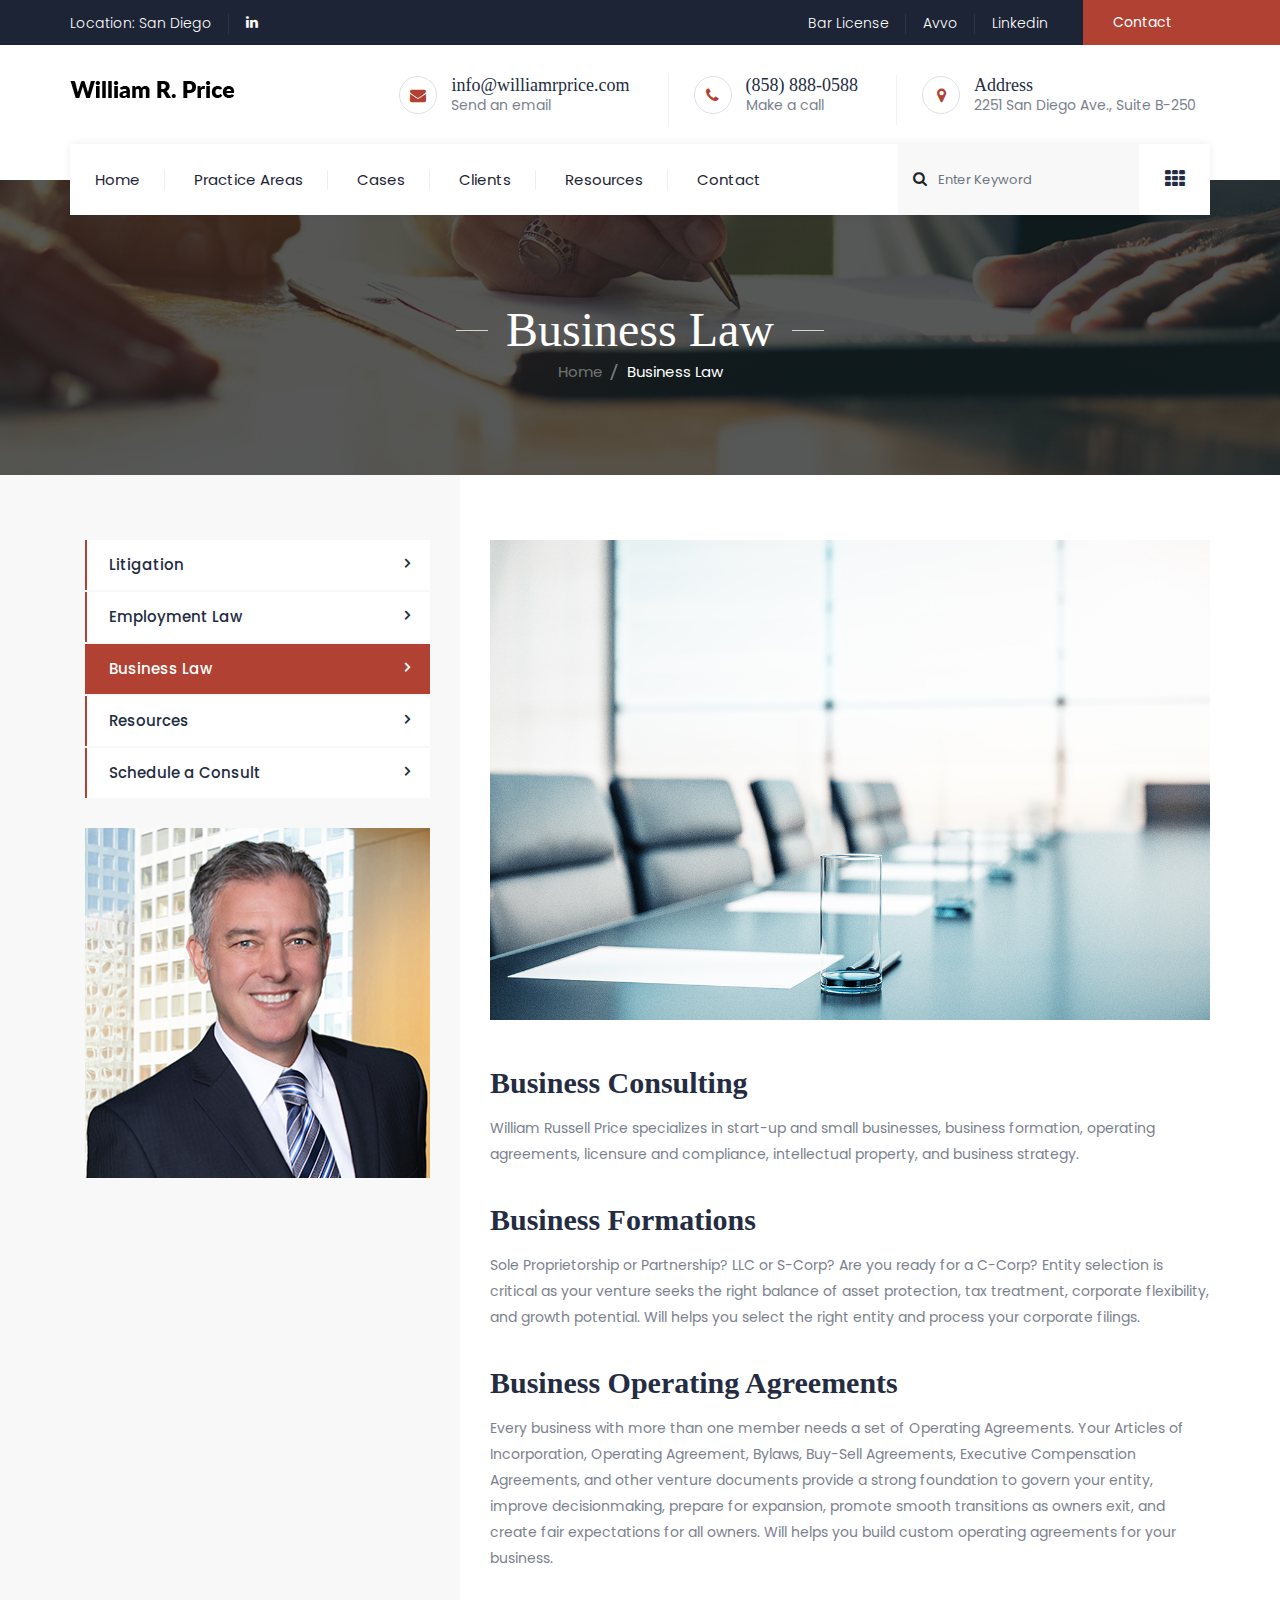
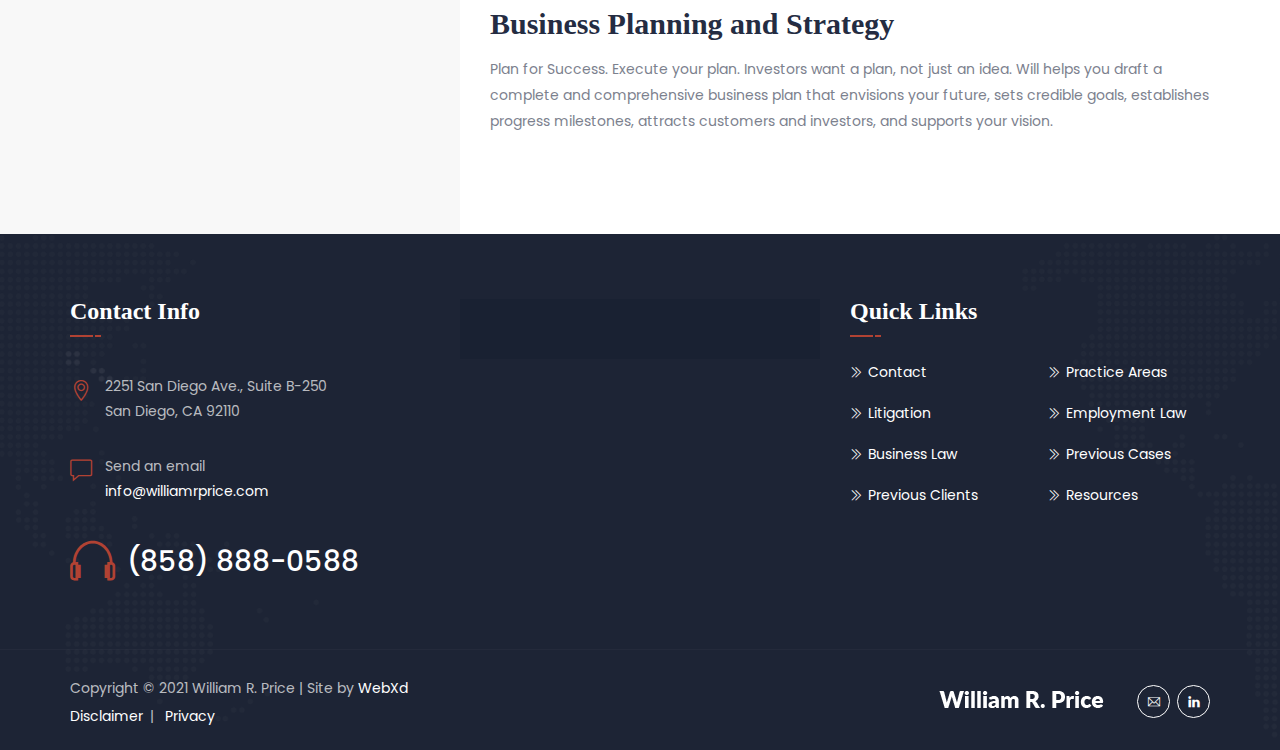
==== business_law.html @ 3dd60492 "Add files via upload" ====
<!DOCTYPE html>
<html lang="en">
<head>
<meta charset="utf-8">
<meta http-equiv="X-UA-Compatible" content="IE=edge">
<meta name="keywords" content="San Diego, California, Trial Lawyer, Civil Litigation, Employment Law, Personal Injury, Business Law, Civil Rights, Law Enforcement, Public Sector" />
<meta name="description" content="San Diego Trial Lawyer specializing in Civil Litigation, Employment Law, Personal injury, Law Enforcement, and Business Law" />
<meta name="author" content="https://webxd.net/" />
<meta name="viewport" content="width=device-width, initial-scale=1, maximum-scale=1" />
<title>Law Offices of William R. Price - Business Law</title>

<!-- favicon icon -->
<link rel="shortcut icon" href="images/favicon.png" />

<!-- bootstrap -->
<link rel="stylesheet" type="text/css" href="css/bootstrap.min.css"/>

<!-- animate -->
<link rel="stylesheet" type="text/css" href="css/animate.css"/>

<!-- fontawesome -->
<link rel="stylesheet" type="text/css" href="css/font-awesome.css"/>

<!-- themify -->
<link rel="stylesheet" type="text/css" href="css/themify-icons.css"/>

<!-- flaticon -->
<link rel="stylesheet" type="text/css" href="css/flaticon.css"/>

<!-- slick -->
<link rel="stylesheet" type="text/css" href="css/slick.css">

<!-- prettyphoto -->
<link rel="stylesheet" type="text/css" href="css/prettyPhoto.css">

<!-- shortcodes -->
<link rel="stylesheet" type="text/css" href="css/shortcodes.css"/>

<!-- main -->
<link rel="stylesheet" type="text/css" href="css/main.css"/>

<!-- responsive -->
<link rel="stylesheet" type="text/css" href="css/responsive.css"/>

</head>
<body>

    <!--page start-->
    <div class="page">

        <!--header start-->
        <header id="masthead" class="header ttm-header-style-01">
            <!-- top_bar -->
            <div class="top_bar ttm-bgcolor-darkgrey ttm-textcolor-white clearfix">
                <div class="container">
                    <div class="row">
                        <div class="col-xl-11 col-lg-10 d-flex flex-row align-items-center justify-content-center pr-80">
                            <div class="top_bar_contact_item">
                                Location: San Diego
                            </div>
                            <div class="top_bar_content_item">
                                <div class="top_bar_social">
                                    <ul class="social-icons">
                                        <li><a class="tooltip-bottom" target="_blank" href="https://www.linkedin.com/in/williamrussellprice/" data-tooltip="Linkedin" tabindex="-1"><i class="fa fa-linkedin"></i></a>
                                        </li>
                                    </ul>
                                </div>
                            </div>
                            <div class="top_bar_contact_item ml-auto">
                                <a target="_blank" href="http://members.calbar.ca.gov/fal/Licensee/Detail/171531">Bar License</a>
                            </div>
                            <div class="top_bar_contact_item">
                                <a target="_blank" href="https://www.avvo.com/attorneys/92101-ca-william-price-262595.html">Avvo</a>
                            </div>
                            <div class="top_bar_contact_item">
                                <a target="_blank" href="https://www.linkedin.com/in/williamrussellprice/">Linkedin</a>
                            </div>
                        </div>
                        <div class="col-xl-1 col-lg-2">
                            <div class="ttm-bg ttm-col-bgcolor-yes ttm-right-span ttm-bgcolor-skincolor ml_60 pl-30">
                                <div class="ttm-col-wrapper-bg-layer ttm-bg-layer"></div>
                                <div class="layer-content">
                                    <a href="contact.html">Contact</a>
                                </div>
                            </div>
                        </div>
                    </div>
                </div>
            </div><!-- top_bar end-->
            <div class="header_main">
                <div class="container">
                    <div class="row">
                        <div class="col-xl-3 clearfix">
                            <!-- site-branding -->
                            <div class="site-branding">
                                <a class="home-link" href="index.html" title="Capitallaw" rel="home">
                                    <img id="logo-img" class="img-center" src="images/logo-img.png" alt="logo-img">
                                </a>
                            </div><!-- site-branding end -->
                        </div>
                        <div class="col-xl-9 clearfix">
                            <!-- ttm-widget-header -->
                            <div class="ttm-widget_header d-flex flex-row align-items-center justify-content-end">
                                <!-- widget-info -->
                                <div class="widget_info d-flex flex-row align-items-center justify-content-end">
                                    <div class="widget_icon"><i class="fa fa-envelope"></i></div>
                                    <div class="widget_content">
                                        <h5 class="widget_title"><a href="mailto:info@williamrprice.com">info@williamrprice.com</a></h5>
                                        <p class="widget_desc">Send an email</p>
                                    </div>
                                </div><!-- widget-info end -->
                                <!-- widget-info -->
                                <div class="widget_info d-flex flex-row align-items-center justify-content-end">
                                    <div class="widget_icon"><i class="fa fa-phone"></i></div>
                                    <div class="widget_content">
                                        <h5 class="widget_title"><a href="tel:8588880588">(858) 888-0588</a></h5>
                                        <p class="widget_desc">Make a call</p>
                                    </div>
                                </div><!-- widget-info end -->
                                <!-- widget-info -->
                                <div class="widget_info d-flex flex-row align-items-center justify-content-end">
                                    <div class="widget_icon"><i class="fa fa-map-marker"></i></div>
                                    <div class="widget_content">
                                        <h5 class="widget_title">Address</h5>
                                        <p class="widget_desc">2251 San Diego Ave., Suite B-250</p>
                                    </div>
                                </div><!-- widget-info end -->
                            </div><!-- ttm-widget-header end -->
                        </div>
                    </div>
                </div>
            </div>
            <!-- site-header-menu -->
            <div id="site-header-menu" class="site-header-menu">
                <div class="site-header-menu-inner ttm-stickable-header">
                    <div class="container">
                        <div class="row">
                            <div class="col">
                                <!--site-navigation -->
                                <div class="site-navigation">
                                    <div class="site-navigation-content d-flex flex-row">
                                        <div class="btn-show-menu-mobile menubar menubar--squeeze">
                                            <span class="menubar-box">
                                                <span class="menubar-inner"></span>
                                            </span>
                                        </div>
                                        <nav id="main-menu" class="main-menu menu-mobile">
                                            <ul class="menu">
                                                <li class="menu-item"><a href="index.html">Home</a>
                                                </li>
                                                <li class="menu-item"><a href="practice_areas.html">Practice Areas</a>
                                                    <ul class="submenu">
                                                        <li><a href="litigation.html">Litigation</a></li>
                                                        <li><a href="employment_law.html">Employment Law</a></li>
                                                        <li class="menu-item active"><a href="business_law.html">Business Law</a></li>
                                                    </ul>
                                                </li>
                                               <li class="menu-item"><a href="cases.html">Cases</a></li>
                                                <li class="menu-item"><a href="clients.html">Clients</a></li>
                                                <li class="menu-item"><a href="resources.html">Resources</a>
                                                </li>
                                                <li class="menu-item"><a href="contact.html">Contact</a></li>
                                            </ul>
                                        </nav>
                                        <!-- header_search -->
                                        <div class="header_search ml-auto">
                                            <div class="header_search_content">
                                                <div id="search_block_top" class="search_block_top">
                                                    <form id="searchbox" method="get" action="#">
                                                        <input class="search_query form-control" type="text" id="search_query_top" name="s" placeholder="Enter Keyword" value="">
                                                        <button type="submit" name="submit_search" class="btn btn-default button-search"><i class="fa fa-search"></i></button>
                                                    </form>
                                                </div>
                                            </div>
                                        </div>
                                        <!-- header_search end-->
                                        <div class="side-menu-container">
                                            <div class="side-menu"><a href="#"><i class="fa fa-th"></i></a></div>
                                            <!-- Side Menu -->
                                            <div class="side-overlay">
                                                <div class="side">
                                                    <a href="index.html" class="close-side"><i class="ti ti-close"></i></a>
                                                    <div class="logo-img">
                                                        <img class="img-fluid" src="images/logo-img.png" alt="logo image">
                                                    </div>
                                                    <div class="about-info mt-30">
                                                        <h4 class="title">About Our Practice</h4>
                                                        <p>William R. Price is a veteran trial attorney in San Diego County specializing in litigation, employment law and business consulting.</p>
                                                        <div class="pt-20 pb-30 position-relative">
                                                            <a class="ttm-btn ttm-btn-size-sm ttm-btn-shape-square ttm-btn-style-border ttm-icon-btn-right ttm-btn-color-skincolor" href="practice_areas.html" title="">Learn More <i class="ti ti-arrow-right"></i></a>
                                                            
                                                        </div>
                                                    </div>
                                                    <div class="contact-info mt-30">
                                                        <h4 class="title">Quick contact info</h4>
                                                        <ul class="ttm-list ttm-list-style-icon ttm-list-icon-color-skincolor">
                                                            <li><i class="fa fa-clock-o"></i><div class="ttm-list-li-content">Monday-Friday: 9:00 AM - 5:00 PM</div></li>
                                                            <li><i class="fa fa-map-marker"></i><div class="ttm-list-li-content">2251 San Diego Ave., Suite B-250.<br>San Diego, CA 92110</div></li>
                                                            <li><i class="fa fa-envelope-o"></i><div class="ttm-list-li-content"><a href="mailto:info@williamrprice.com">info@williamrprice.com</a></div></li>
                                                        </ul>
                                                        <div class="ttm-social-links-wrapper">
                                                            <ul class="social-icons">
                                                                
                                                                <li class="social-linkedin">
                                                                    <a class="tooltip-top" target="_blank" href="https://www.linkedin.com/in/williamrussellprice/" data-tooltip="Instagram"><i class="fa fa-linkedin" aria-hidden="true"></i></a></li>
                                                            </ul>
                                                        </div>
                                                        <div class="featured-icon-box icon-position-left style5 ttm-bgcolor-skincolor">
                                                            <div class="featured-icon">
                                                                <div class="ttm-icon ttm-icon_element-fill ttm-icon_element-color-skincolor ttm-icon_element-size-xs ttm-icon_element-style-square">
                                                                    <i class="flaticon-phone-call"></i>
                                                                </div>
                                                            </div>
                                                            <div class="featured-content">
                                                                <div class="featured-title">
                                                                    <h5><a href="tel:8588880588">(858) 888-0588</a></h5>
                                                                </div>
                                                            </div>
                                                        </div>
                                                    </div>
                                                </div>
                                            </div>
                                            <!-- Side Menu -->
                                        </div>
                                    </div>
                                </div><!-- site-navigation end-->
                            </div>
                        </div>
                    </div>
                </div>
            </div><!-- site-header-menu end-->
        </header><!--header end-->


        <!-- page-title -->
        <div class="ttm-page-title-row">
            <div class="ttm-page-title-row-inner">
                <div class="container">
                    <div class="row align-items-center">
                        <div class="col-md-12">
                            <div class="page-title-heading">
                                <h2 class="title">Business Law</h2>
                            </div>
                            <div class="breadcrumb-wrapper">
                                <span>
                                    <a title="Homepage" href="index.html">Home</a>
                                </span>
                                <span>Business Law</span>
                            </div>
                        </div>
                    </div>
                </div>
            </div>                    
        </div><!-- page-title end-->


    <!--site-main start-->
    <div class="site-main">

        <!-- sidebar -->
        <div class="ttm-row sidebar ttm-sidebar-left ttm-bgcolor-white clearfix">
            <div class="container">
                <!-- row -->
                <div class="row">
                    <div class="col-lg-4 widget-area sidebar-right ttm-col-bgcolor-yes ttm-bg ttm-left-span ttm-bgcolor-grey mt_100 pt-100 mb_100 pb-100 res-991-mt-0 res-991-pt-0 widget-area sidebar-left">
                        <div class="ttm-col-wrapper-bg-layer ttm-bg-layer"></div>
                        <aside class="widget widget-nav-menu">
                            <ul class="widget-menu">
                                <li><a href="litigation.html">Litigation</a></li>
                                <li><a href="employment_law.html">Employment Law</a></li>
                                <li class="active"><a href="business_law.html">Business Law</a></li>
                                <li><a href="resources.html">Resources</a></li>
                                <li><a href="contact.html">Schedule a Consult</a></li>
                            </ul>
                        </aside>

                        <aside class="widget widget_media_image">
                            <a href="#"><img class="img-fluid" src="images/will_aside.jpg" alt="widget-banner"></a>
                        </aside>
                        
                    </div>
                    <div class="col-lg-8 content-area">
                        <div class="ttm-service-single-content-area">
                            <div class="post-featured-wrapper mb-45 res-991-mb-20">
                                <div class="post-featured">
                                    <img class="img-fluid" src="images/business_consulting_services.jpg" alt="business metting room">
                                </div>
                            </div>
                            <div class="ttm-service-description">
                                <h3>Business Consulting</h3>
                                <div class="mb-35">
                                    <p>William Russell Price specializes in start-up and small businesses, business formation, operating agreements, licensure and compliance, intellectual property, and business strategy.</p>
                                    
                                </div>
                                <h3>Business Formations</h3>
                                <div class="mb-35">
                                    <p>Sole Proprietorship or Partnership? LLC or S-Corp? Are you ready for a C-Corp? Entity selection is critical as your venture seeks the right balance of asset protection, tax treatment, corporate flexibility, and growth potential. Will helps you select the right entity and process your corporate filings.</p>
                                    
                                </div>
                                <h3>Business Operating Agreements</h3>
                                <div class="mb-35">
                                    <p>Every business with more than one member needs a set of Operating Agreements. Your Articles of Incorporation, Operating Agreement, Bylaws, Buy-Sell Agreements, Executive Compensation Agreements, and other venture documents provide a strong foundation to govern your entity, improve decisionmaking, prepare for expansion, promote smooth transitions as owners exit, and create fair expectations for all owners. Will helps you build custom operating agreements for your business.</p>
                                    
                                </div>
                                <h3>Business Planning and Strategy</h3>
                                <div class="mb-35">
                                    <p>Plan for Success. Execute your plan. Investors want a plan, not just an idea. Will helps you draft a complete and comprehensive business plan that envisions your future, sets credible goals, establishes progress milestones, attracts customers and investors, and supports your vision.</p>
                                    
                                </div>
                                
                                
                            </div>
                        </div>
                    </div>
                </div><!-- row end -->
            </div>
        </div>
        <!-- sidebar end -->

    </div><!--site-main end-->


     <!--footer start-->
     <footer class="footer widget-footer ttm-bgcolor-darkgrey clearfix">

        <div class="second-footer ttm-textcolor-white">
            <div class="container">
                <div class="row">
                    <div class="col-xs-12 col-sm-12 col-md-6 col-lg-4 widget-area">
                        <div class="widget widget_contact clearfix">
                            <h3 class="widget-title">Contact Info</h3>
                            <ul class="widget_contact_wrapper">
                                <li><i class="ttm-textcolor-skincolor ti ti-location-pin"></i>2251 San Diego Ave., Suite B-250<br>
                                    San Diego, CA 92110</li>
                                <li><i class="ttm-textcolor-skincolor ti ti-comment"></i>Send an email<br><a href="mailto:info@williamrprice.com">info@williamrprice.com</a></li>
                                <li><i class="ttm-textcolor-skincolor ti ti-headphone"></i><a href="tel:8588880588">(858) 888-0588</a></li>
                            </ul>
                        </div>
                    </div>
                    <div class="col-xs-12 col-sm-12 col-md-6 col-lg-4 widget-area">
                        <div class="widget widget_req_form clearfix">
                            
                        </div>
                    </div>
                    <div class="col-xs-12 col-sm-12 col-md-12 col-lg-4 widget-area">
                        <div class="widget widget_nav_menu clearfix">
                           <h3 class="widget-title">Quick Links</h3>
                            <ul id="menu-footer-quick-links">
                                <li><a href="contact.html">Contact</a></li>
                                <li><a href="practice_areas.html">Practice Areas</a></li>
                                <li><a href="litigation.html">Litigation</a></li>
                                <li><a href="employment_law.html">Employment Law</a></li>
                                <li><a href="business_law.html">Business Law</a></li>
                                <li><a href="cases.html">Previous Cases</a></li>
                                <li><a href="clients.html">Previous Clients</a></li>
                                <li><a href="resources.html">Resources</a></li>
                            </ul>
                        </div>
                        
                    </div>
                </div>
            </div>
        </div>
        <div class="bottom-footer-text copyright ttm-textcolor-white">
            <div class="container">
                <div class="row align-items-center">
                    <div class="col-lg-5 col-md-9 col-sm-8 order-1">
                        <div class="cpy-text">Copyright © 2021 William R. Price | Site by <a href="https://webxd.net/">WebXd</a></div>
                        <ul id="menu-footer-menu" class="footer-nav-menu">
                            <li><a href="disclaimer.html">Disclaimer</a></li>
                            <li><a href="privacy_policy.html">Privacy</a></li>
                        </ul>
                    </div>
                    <div class="col-lg-2 m-auto text-center order-md-3">
                        
                    </div>
                    <div class="col-lg-5 col-md-3 col-sm-4 order-lg-3 order-2">
                        <div class="d-flex flex-row align-items-center justify-content-end">
                            <img src="images/logo-white.png" alt="">
                            <div class="social-icons ml-30">
                                <ul class="social-icons list-inline">
                                    <li class="social-facebook"><a class=" tooltip-top" target="_blank" href="mailto:info@williamrprice.com" data-tooltip="Email"><i class="ti ti-email"></i></a></li>
                                    <li class="social-twitter"><a class=" tooltip-top" target="_blank" href="https://www.linkedin.com/in/williamrussellprice/" data-tooltip="Linkedin"><i class="ti ti-linkedin"></i></a></li>
                                </ul>
                            </div>
                        </div>
                    </div>
                </div>
            </div>
        </div>
    </footer>
    <!--footer end-->



    <!--back-to-top start-->
    <a id="totop" href="#top">
        <i class="fa fa-angle-up"></i>
    </a>
    <!--back-to-top end-->

</div><!-- page end -->


    <!-- Javascript -->

    <script src="js/jquery.min.js"></script>
    <script src="js/tether.min.js"></script>
    <script src="js/bootstrap.min.js"></script> 
    <script src="js/jquery.easing.js"></script>    
    <script src="js/jquery-waypoints.js"></script>    
    <script src="js/jquery-validate.js"></script> 
    <script src="js/jquery.prettyPhoto.js"></script>
    <script src="js/slick.min.js"></script>
    <script src="js/numinate.min.js"></script>
    <script src="js/main.js"></script>
    <!-- Javascript end-->

</body>
</html>
---- css/themify-icons.css ----
@font-face {
	font-family: 'themify';
	src:url('..//fonts/themify.eot?-fvbane');
	src:url('../fonts/themify.eot?#iefix-fvbane') format('embedded-opentype'),
		url('../fonts/themify.woff?-fvbane') format('woff'),
		url('../fonts/themify.ttf?-fvbane') format('truetype'),
		url('../fonts/themify.svg?-fvbane#themify') format('svg');
	font-weight: normal;
	font-style: normal;
}

[class^="ti-"], [class*=" ti-"] {
	font-family: 'themify';
	speak: none;
	font-style: normal;
	font-weight: normal;
	font-variant: normal;
	text-transform: none;
	line-height: 1;

	/* Better Font Rendering =========== */
	-webkit-font-smoothing: antialiased;
	-moz-osx-font-smoothing: grayscale;
}

.ti-wand:before {
	content: "\e600";
}
.ti-volume:before {
	content: "\e601";
}
.ti-user:before {
	content: "\e602";
}
.ti-unlock:before {
	content: "\e603";
}
.ti-unlink:before {
	content: "\e604";
}
.ti-trash:before {
	content: "\e605";
}
.ti-thought:before {
	content: "\e606";
}
.ti-target:before {
	content: "\e607";
}
.ti-tag:before {
	content: "\e608";
}
.ti-tablet:before {
	content: "\e609";
}
.ti-star:before {
	content: "\e60a";
}
.ti-spray:before {
	content: "\e60b";
}
.ti-signal:before {
	content: "\e60c";
}
.ti-shopping-cart:before {
	content: "\e60d";
}
.ti-shopping-cart-full:before {
	content: "\e60e";
}
.ti-settings:before {
	content: "\e60f";
}
.ti-search:before {
	content: "\e610";
}
.ti-zoom-in:before {
	content: "\e611";
}
.ti-zoom-out:before {
	content: "\e612";
}
.ti-cut:before {
	content: "\e613";
}
.ti-ruler:before {
	content: "\e614";
}
.ti-ruler-pencil:before {
	content: "\e615";
}
.ti-ruler-alt:before {
	content: "\e616";
}
.ti-bookmark:before {
	content: "\e617";
}
.ti-bookmark-alt:before {
	content: "\e618";
}
.ti-reload:before {
	content: "\e619";
}
.ti-plus:before {
	content: "\e61a";
}
.ti-pin:before {
	content: "\e61b";
}
.ti-pencil:before {
	content: "\e61c";
}
.ti-pencil-alt:before {
	content: "\e61d";
}
.ti-paint-roller:before {
	content: "\e61e";
}
.ti-paint-bucket:before {
	content: "\e61f";
}
.ti-na:before {
	content: "\e620";
}
.ti-mobile:before {
	content: "\e621";
}
.ti-minus:before {
	content: "\e622";
}
.ti-medall:before {
	content: "\e623";
}
.ti-medall-alt:before {
	content: "\e624";
}
.ti-marker:before {
	content: "\e625";
}
.ti-marker-alt:before {
	content: "\e626";
}
.ti-arrow-up:before {
	content: "\e627";
}
.ti-arrow-right:before {
	content: "\e628";
}
.ti-arrow-left:before {
	content: "\e629";
}
.ti-arrow-down:before {
	content: "\e62a";
}
.ti-lock:before {
	content: "\e62b";
}
.ti-location-arrow:before {
	content: "\e62c";
}
.ti-link:before {
	content: "\e62d";
}
.ti-layout:before {
	content: "\e62e";
}
.ti-layers:before {
	content: "\e62f";
}
.ti-layers-alt:before {
	content: "\e630";
}
.ti-key:before {
	content: "\e631";
}
.ti-import:before {
	content: "\e632";
}
.ti-image:before {
	content: "\e633";
}
.ti-heart:before {
	content: "\e634";
}
.ti-heart-broken:before {
	content: "\e635";
}
.ti-hand-stop:before {
	content: "\e636";
}
.ti-hand-open:before {
	content: "\e637";
}
.ti-hand-drag:before {
	content: "\e638";
}
.ti-folder:before {
	content: "\e639";
}
.ti-flag:before {
	content: "\e63a";
}
.ti-flag-alt:before {
	content: "\e63b";
}
.ti-flag-alt-2:before {
	content: "\e63c";
}
.ti-eye:before {
	content: "\e63d";
}
.ti-export:before {
	content: "\e63e";
}
.ti-exchange-vertical:before {
	content: "\e63f";
}
.ti-desktop:before {
	content: "\e640";
}
.ti-cup:before {
	content: "\e641";
}
.ti-crown:before {
	content: "\e642";
}
.ti-comments:before {
	content: "\e643";
}
.ti-comment:before {
	content: "\e644";
}
.ti-comment-alt:before {
	content: "\e645";
}
.ti-close:before {
	content: "\e646";
}
.ti-clip:before {
	content: "\e647";
}
.ti-angle-up:before {
	content: "\e648";
}
.ti-angle-right:before {
	content: "\e649";
}
.ti-angle-left:before {
	content: "\e64a";
}
.ti-angle-down:before {
	content: "\e64b";
}
.ti-check:before {
	content: "\e64c";
}
.ti-check-box:before {
	content: "\e64d";
}
.ti-camera:before {
	content: "\e64e";
}
.ti-announcement:before {
	content: "\e64f";
}
.ti-brush:before {
	content: "\e650";
}
.ti-briefcase:before {
	content: "\e651";
}
.ti-bolt:before {
	content: "\e652";
}
.ti-bolt-alt:before {
	content: "\e653";
}
.ti-blackboard:before {
	content: "\e654";
}
.ti-bag:before {
	content: "\e655";
}
.ti-move:before {
	content: "\e656";
}
.ti-arrows-vertical:before {
	content: "\e657";
}
.ti-arrows-horizontal:before {
	content: "\e658";
}
.ti-fullscreen:before {
	content: "\e659";
}
.ti-arrow-top-right:before {
	content: "\e65a";
}
.ti-arrow-top-left:before {
	content: "\e65b";
}
.ti-arrow-circle-up:before {
	content: "\e65c";
}
.ti-arrow-circle-right:before {
	content: "\e65d";
}
.ti-arrow-circle-left:before {
	content: "\e65e";
}
.ti-arrow-circle-down:before {
	content: "\e65f";
}
.ti-angle-double-up:before {
	content: "\e660";
}
.ti-angle-double-right:before {
	content: "\e661";
}
.ti-angle-double-left:before {
	content: "\e662";
}
.ti-angle-double-down:before {
	content: "\e663";
}
.ti-zip:before {
	content: "\e664";
}
.ti-world:before {
	content: "\e665";
}
.ti-wheelchair:before {
	content: "\e666";
}
.ti-view-list:before {
	content: "\e667";
}
.ti-view-list-alt:before {
	content: "\e668";
}
.ti-view-grid:before {
	content: "\e669";
}
.ti-uppercase:before {
	content: "\e66a";
}
.ti-upload:before {
	content: "\e66b";
}
.ti-underline:before {
	content: "\e66c";
}
.ti-truck:before {
	content: "\e66d";
}
.ti-timer:before {
	content: "\e66e";
}
.ti-ticket:before {
	content: "\e66f";
}
.ti-thumb-up:before {
	content: "\e670";
}
.ti-thumb-down:before {
	content: "\e671";
}
.ti-text:before {
	content: "\e672";
}
.ti-stats-up:before {
	content: "\e673";
}
.ti-stats-down:before {
	content: "\e674";
}
.ti-split-v:before {
	content: "\e675";
}
.ti-split-h:before {
	content: "\e676";
}
.ti-smallcap:before {
	content: "\e677";
}
.ti-shine:before {
	content: "\e678";
}
.ti-shift-right:before {
	content: "\e679";
}
.ti-shift-left:before {
	content: "\e67a";
}
.ti-shield:before {
	content: "\e67b";
}
.ti-notepad:before {
	content: "\e67c";
}
.ti-server:before {
	content: "\e67d";
}
.ti-quote-right:before {
	content: "\e67e";
}
.ti-quote-left:before {
	content: "\e67f";
}
.ti-pulse:before {
	content: "\e680";
}
.ti-printer:before {
	content: "\e681";
}
.ti-power-off:before {
	content: "\e682";
}
.ti-plug:before {
	content: "\e683";
}
.ti-pie-chart:before {
	content: "\e684";
}
.ti-paragraph:before {
	content: "\e685";
}
.ti-panel:before {
	content: "\e686";
}
.ti-package:before {
	content: "\e687";
}
.ti-music:before {
	content: "\e688";
}
.ti-music-alt:before {
	content: "\e689";
}
.ti-mouse:before {
	content: "\e68a";
}
.ti-mouse-alt:before {
	content: "\e68b";
}
.ti-money:before {
	content: "\e68c";
}
.ti-microphone:before {
	content: "\e68d";
}
.ti-menu:before {
	content: "\e68e";
}
.ti-menu-alt:before {
	content: "\e68f";
}
.ti-map:before {
	content: "\e690";
}
.ti-map-alt:before {
	content: "\e691";
}
.ti-loop:before {
	content: "\e692";
}
.ti-location-pin:before {
	content: "\e693";
}
.ti-list:before {
	content: "\e694";
}
.ti-light-bulb:before {
	content: "\e695";
}
.ti-Italic:before {
	content: "\e696";
}
.ti-info:before {
	content: "\e697";
}
.ti-infinite:before {
	content: "\e698";
}
.ti-id-badge:before {
	content: "\e699";
}
.ti-hummer:before {
	content: "\e69a";
}
.ti-home:before {
	content: "\e69b";
}
.ti-help:before {
	content: "\e69c";
}
.ti-headphone:before {
	content: "\e69d";
}
.ti-harddrives:before {
	content: "\e69e";
}
.ti-harddrive:before {
	content: "\e69f";
}
.ti-gift:before {
	content: "\e6a0";
}
.ti-game:before {
	content: "\e6a1";
}
.ti-filter:before {
	content: "\e6a2";
}
.ti-files:before {
	content: "\e6a3";
}
.ti-file:before {
	content: "\e6a4";
}
.ti-eraser:before {
	content: "\e6a5";
}
.ti-envelope:before {
	content: "\e6a6";
}
.ti-download:before {
	content: "\e6a7";
}
.ti-direction:before {
	content: "\e6a8";
}
.ti-direction-alt:before {
	content: "\e6a9";
}
.ti-dashboard:before {
	content: "\e6aa";
}
.ti-control-stop:before {
	content: "\e6ab";
}
.ti-control-shuffle:before {
	content: "\e6ac";
}
.ti-control-play:before {
	content: "\e6ad";
}
.ti-control-pause:before {
	content: "\e6ae";
}
.ti-control-forward:before {
	content: "\e6af";
}
.ti-control-backward:before {
	content: "\e6b0";
}
.ti-cloud:before {
	content: "\e6b1";
}
.ti-cloud-up:before {
	content: "\e6b2";
}
.ti-cloud-down:before {
	content: "\e6b3";
}
.ti-clipboard:before {
	content: "\e6b4";
}
.ti-car:before {
	content: "\e6b5";
}
.ti-calendar:before {
	content: "\e6b6";
}
.ti-book:before {
	content: "\e6b7";
}
.ti-bell:before {
	content: "\e6b8";
}
.ti-basketball:before {
	content: "\e6b9";
}
.ti-bar-chart:before {
	content: "\e6ba";
}
.ti-bar-chart-alt:before {
	content: "\e6bb";
}
.ti-back-right:before {
	content: "\e6bc";
}
.ti-back-left:before {
	content: "\e6bd";
}
.ti-arrows-corner:before {
	content: "\e6be";
}
.ti-archive:before {
	content: "\e6bf";
}
.ti-anchor:before {
	content: "\e6c0";
}
.ti-align-right:before {
	content: "\e6c1";
}
.ti-align-left:before {
	content: "\e6c2";
}
.ti-align-justify:before {
	content: "\e6c3";
}
.ti-align-center:before {
	content: "\e6c4";
}
.ti-alert:before {
	content: "\e6c5";
}
.ti-alarm-clock:before {
	content: "\e6c6";
}
.ti-agenda:before {
	content: "\e6c7";
}
.ti-write:before {
	content: "\e6c8";
}
.ti-window:before {
	content: "\e6c9";
}
.ti-widgetized:before {
	content: "\e6ca";
}
.ti-widget:before {
	content: "\e6cb";
}
.ti-widget-alt:before {
	content: "\e6cc";
}
.ti-wallet:before {
	content: "\e6cd";
}
.ti-video-clapper:before {
	content: "\e6ce";
}
.ti-video-camera:before {
	content: "\e6cf";
}
.ti-vector:before {
	content: "\e6d0";
}
.ti-themify-logo:before {
	content: "\e6d1";
}
.ti-themify-favicon:before {
	content: "\e6d2";
}
.ti-themify-favicon-alt:before {
	content: "\e6d3";
}
.ti-support:before {
	content: "\e6d4";
}
.ti-stamp:before {
	content: "\e6d5";
}
.ti-split-v-alt:before {
	content: "\e6d6";
}
.ti-slice:before {
	content: "\e6d7";
}
.ti-shortcode:before {
	content: "\e6d8";
}
.ti-shift-right-alt:before {
	content: "\e6d9";
}
.ti-shift-left-alt:before {
	content: "\e6da";
}
.ti-ruler-alt-2:before {
	content: "\e6db";
}
.ti-receipt:before {
	content: "\e6dc";
}
.ti-pin2:before {
	content: "\e6dd";
}
.ti-pin-alt:before {
	content: "\e6de";
}
.ti-pencil-alt2:before {
	content: "\e6df";
}
.ti-palette:before {
	content: "\e6e0";
}
.ti-more:before {
	content: "\e6e1";
}
.ti-more-alt:before {
	content: "\e6e2";
}
.ti-microphone-alt:before {
	content: "\e6e3";
}
.ti-magnet:before {
	content: "\e6e4";
}
.ti-line-double:before {
	content: "\e6e5";
}
.ti-line-dotted:before {
	content: "\e6e6";
}
.ti-line-dashed:before {
	content: "\e6e7";
}
.ti-layout-width-full:before {
	content: "\e6e8";
}
.ti-layout-width-default:before {
	content: "\e6e9";
}
.ti-layout-width-default-alt:before {
	content: "\e6ea";
}
.ti-layout-tab:before {
	content: "\e6eb";
}
.ti-layout-tab-window:before {
	content: "\e6ec";
}
.ti-layout-tab-v:before {
	content: "\e6ed";
}
.ti-layout-tab-min:before {
	content: "\e6ee";
}
.ti-layout-slider:before {
	content: "\e6ef";
}
.ti-layout-slider-alt:before {
	content: "\e6f0";
}
.ti-layout-sidebar-right:before {
	content: "\e6f1";
}
.ti-layout-sidebar-none:before {
	content: "\e6f2";
}
.ti-layout-sidebar-left:before {
	content: "\e6f3";
}
.ti-layout-placeholder:before {
	content: "\e6f4";
}
.ti-layout-menu:before {
	content: "\e6f5";
}
.ti-layout-menu-v:before {
	content: "\e6f6";
}
.ti-layout-menu-separated:before {
	content: "\e6f7";
}
.ti-layout-menu-full:before {
	content: "\e6f8";
}
.ti-layout-media-right-alt:before {
	content: "\e6f9";
}
.ti-layout-media-right:before {
	content: "\e6fa";
}
.ti-layout-media-overlay:before {
	content: "\e6fb";
}
.ti-layout-media-overlay-alt:before {
	content: "\e6fc";
}
.ti-layout-media-overlay-alt-2:before {
	content: "\e6fd";
}
.ti-layout-media-left-alt:before {
	content: "\e6fe";
}
.ti-layout-media-left:before {
	content: "\e6ff";
}
.ti-layout-media-center-alt:before {
	content: "\e700";
}
.ti-layout-media-center:before {
	content: "\e701";
}
.ti-layout-list-thumb:before {
	content: "\e702";
}
.ti-layout-list-thumb-alt:before {
	content: "\e703";
}
.ti-layout-list-post:before {
	content: "\e704";
}
.ti-layout-list-large-image:before {
	content: "\e705";
}
.ti-layout-line-solid:before {
	content: "\e706";
}
.ti-layout-grid4:before {
	content: "\e707";
}
.ti-layout-grid3:before {
	content: "\e708";
}
.ti-layout-grid2:before {
	content: "\e709";
}
.ti-layout-grid2-thumb:before {
	content: "\e70a";
}
.ti-layout-cta-right:before {
	content: "\e70b";
}
.ti-layout-cta-left:before {
	content: "\e70c";
}
.ti-layout-cta-center:before {
	content: "\e70d";
}
.ti-layout-cta-btn-right:before {
	content: "\e70e";
}
.ti-layout-cta-btn-left:before {
	content: "\e70f";
}
.ti-layout-column4:before {
	content: "\e710";
}
.ti-layout-column3:before {
	content: "\e711";
}
.ti-layout-column2:before {
	content: "\e712";
}
.ti-layout-accordion-separated:before {
	content: "\e713";
}
.ti-layout-accordion-merged:before {
	content: "\e714";
}
.ti-layout-accordion-list:before {
	content: "\e715";
}
.ti-ink-pen:before {
	content: "\e716";
}
.ti-info-alt:before {
	content: "\e717";
}
.ti-help-alt:before {
	content: "\e718";
}
.ti-headphone-alt:before {
	content: "\e719";
}
.ti-hand-point-up:before {
	content: "\e71a";
}
.ti-hand-point-right:before {
	content: "\e71b";
}
.ti-hand-point-left:before {
	content: "\e71c";
}
.ti-hand-point-down:before {
	content: "\e71d";
}
.ti-gallery:before {
	content: "\e71e";
}
.ti-face-smile:before {
	content: "\e71f";
}
.ti-face-sad:before {
	content: "\e720";
}
.ti-credit-card:before {
	content: "\e721";
}
.ti-control-skip-forward:before {
	content: "\e722";
}
.ti-control-skip-backward:before {
	content: "\e723";
}
.ti-control-record:before {
	content: "\e724";
}
.ti-control-eject:before {
	content: "\e725";
}
.ti-comments-smiley:before {
	content: "\e726";
}
.ti-brush-alt:before {
	content: "\e727";
}
.ti-youtube:before {
	content: "\e728";
}
.ti-vimeo:before {
	content: "\e729";
}
.ti-twitter:before {
	content: "\e72a";
}
.ti-time:before {
	content: "\e72b";
}
.ti-tumblr:before {
	content: "\e72c";
}
.ti-skype:before {
	content: "\e72d";
}
.ti-share:before {
	content: "\e72e";
}
.ti-share-alt:before {
	content: "\e72f";
}
.ti-rocket:before {
	content: "\e730";
}
.ti-pinterest:before {
	content: "\e731";
}
.ti-new-window:before {
	content: "\e732";
}
.ti-microsoft:before {
	content: "\e733";
}
.ti-list-ol:before {
	content: "\e734";
}
.ti-linkedin:before {
	content: "\e735";
}
.ti-layout-sidebar-2:before {
	content: "\e736";
}
.ti-layout-grid4-alt:before {
	content: "\e737";
}
.ti-layout-grid3-alt:before {
	content: "\e738";
}
.ti-layout-grid2-alt:before {
	content: "\e739";
}
.ti-layout-column4-alt:before {
	content: "\e73a";
}
.ti-layout-column3-alt:before {
	content: "\e73b";
}
.ti-layout-column2-alt:before {
	content: "\e73c";
}
.ti-instagram:before {
	content: "\e73d";
}
.ti-google:before {
	content: "\e73e";
}
.ti-github:before {
	content: "\e73f";
}
.ti-flickr:before {
	content: "\e740";
}
.ti-facebook:before {
	content: "\e741";
}
.ti-dropbox:before {
	content: "\e742";
}
.ti-dribbble:before {
	content: "\e743";
}
.ti-apple:before {
	content: "\e744";
}
.ti-android:before {
	content: "\e745";
}
.ti-save:before {
	content: "\e746";
}
.ti-save-alt:before {
	content: "\e747";
}
.ti-yahoo:before {
	content: "\e748";
}
.ti-wordpress:before {
	content: "\e749";
}
.ti-vimeo-alt:before {
	content: "\e74a";
}
.ti-twitter-alt:before {
	content: "\e74b";
}
.ti-tumblr-alt:before {
	content: "\e74c";
}
.ti-trello:before {
	content: "\e74d";
}
.ti-stack-overflow:before {
	content: "\e74e";
}
.ti-soundcloud:before {
	content: "\e74f";
}
.ti-sharethis:before {
	content: "\e750";
}
.ti-sharethis-alt:before {
	content: "\e751";
}
.ti-reddit:before {
	content: "\e752";
}
.ti-pinterest-alt:before {
	content: "\e753";
}
.ti-microsoft-alt:before {
	content: "\e754";
}
.ti-linux:before {
	content: "\e755";
}
.ti-jsfiddle:before {
	content: "\e756";
}
.ti-joomla:before {
	content: "\e757";
}
.ti-html5:before {
	content: "\e758";
}
.ti-flickr-alt:before {
	content: "\e759";
}
.ti-email:before {
	content: "\e75a";
}
.ti-drupal:before {
	content: "\e75b";
}
.ti-dropbox-alt:before {
	content: "\e75c";
}
.ti-css3:before {
	content: "\e75d";
}
.ti-rss:before {
	content: "\e75e";
}
.ti-rss-alt:before {
	content: "\e75f";
}
---- css/flaticon.css ----
/*
  	Flaticon icon font: Flaticon
  	Creation date: 08/10/2019 11:37
  	*/

@font-face {
  font-family: "Flaticon";
  src: url("../fonts/Flaticon.eot");
  src: url("../fonts/Flaticon.eot?#iefix") format("embedded-opentype"),
       url("../fonts/Flaticon.woff2") format("woff2"),
       url("../fonts/Flaticon.woff") format("woff"),
       url("../fonts/Flaticon.ttf") format("truetype"),
       url("../fonts/Flaticon.svg#Flaticon") format("svg");
  font-weight: normal;
  font-style: normal;
}

@media screen and (-webkit-min-device-pixel-ratio:0) {
  @font-face {
    font-family: "Flaticon";
    src: url("../fonts/Flaticon.svg#Flaticon") format("svg");
  }
}

[class^="flaticon-"]:before, [class*=" flaticon-"]:before,
[class^="flaticon-"]:after, [class*=" flaticon-"]:after {   
  font-family: Flaticon;
  font-style: normal;
}

.flaticon-law:before { content: "\f100"; }
.flaticon-lawyer:before { content: "\f101"; }
.flaticon-lawyer-1:before { content: "\f102"; }
.flaticon-lawyer-2:before { content: "\f103"; }
.flaticon-lawyer-3:before { content: "\f104"; }
.flaticon-lawyer-4:before { content: "\f105"; }
.flaticon-lawyer-5:before { content: "\f106"; }
.flaticon-lawyer-6:before { content: "\f107"; }
.flaticon-lawyer-7:before { content: "\f108"; }
.flaticon-lawyer-8:before { content: "\f109"; }
.flaticon-lawyer-9:before { content: "\f10a"; }
.flaticon-lawyer-10:before { content: "\f10b"; }
.flaticon-lawyer-11:before { content: "\f10c"; }
.flaticon-lawyer-12:before { content: "\f10d"; }
.flaticon-lawyer-13:before { content: "\f10e"; }
.flaticon-lawyer-14:before { content: "\f10f"; }
.flaticon-law-1:before { content: "\f110"; }
.flaticon-lawyer-15:before { content: "\f111"; }
.flaticon-lawyer-16:before { content: "\f112"; }
.flaticon-lawyer-17:before { content: "\f113"; }
.flaticon-fine:before { content: "\f114"; }
.flaticon-lawyer-18:before { content: "\f115"; }
.flaticon-lawyer-19:before { content: "\f116"; }
.flaticon-lawyer-20:before { content: "\f117"; }
.flaticon-lawyer-21:before { content: "\f118"; }
.flaticon-law-2:before { content: "\f119"; }
.flaticon-balance:before { content: "\f11a"; }
.flaticon-family:before { content: "\f11b"; }
.flaticon-parents:before { content: "\f11c"; }
.flaticon-house:before { content: "\f11d"; }
.flaticon-insurance:before { content: "\f11e"; }
.flaticon-college-graduation:before { content: "\f11f"; }
.flaticon-divorce:before { content: "\f120"; }
.flaticon-delivery-man-giving-a-package-to-a-man:before { content: "\f121"; }
.flaticon-accident:before { content: "\f122"; }
.flaticon-wounded:before { content: "\f123"; }
.flaticon-prison:before { content: "\f124"; }
.flaticon-thief:before { content: "\f125"; }
.flaticon-suspect:before { content: "\f126"; }
.flaticon-arrest:before { content: "\f127"; }
.flaticon-thief-1:before { content: "\f128"; }
.flaticon-fire:before { content: "\f129"; }
.flaticon-car-crash:before { content: "\f12a"; }
.flaticon-fender-bender:before { content: "\f12b"; }
.flaticon-accident-1:before { content: "\f12c"; }
.flaticon-employee:before { content: "\f12d"; }
.flaticon-law-3:before { content: "\f12e"; }
.flaticon-law-4:before { content: "\f12f"; }
.flaticon-law-5:before { content: "\f130"; }
.flaticon-law-6:before { content: "\f131"; }
.flaticon-law-7:before { content: "\f132"; }
.flaticon-legal:before { content: "\f133"; }
.flaticon-gun:before { content: "\f134"; }
.flaticon-lawyer-22:before { content: "\f135"; }
.flaticon-guard:before { content: "\f136"; }
.flaticon-play-button:before { content: "\f137"; }
.flaticon-play-button-1:before { content: "\f138"; }
.flaticon-play-button-2:before { content: "\f139"; }
.flaticon-play-button-3:before { content: "\f13a"; }
.flaticon-play:before { content: "\f13b"; }
.flaticon-phone-call:before { content: "\f13c"; }
.flaticon-clock:before { content: "\f13d"; }
---- css/prettyPhoto.css ----
div.pp_default .pp_top,div.pp_default .pp_top .pp_middle,div.pp_default .pp_top .pp_left,div.pp_default .pp_top .pp_right,div.pp_default .pp_bottom,div.pp_default .pp_bottom .pp_left,div.pp_default .pp_bottom .pp_middle,div.pp_default .pp_bottom .pp_right{height:13px}
div.pp_default .pp_top .pp_left{background:url(../images/prettyPhoto/default/sprite.png) -78px -93px no-repeat}
div.pp_default .pp_top .pp_middle{background:url(../images/prettyPhoto/default/sprite_x.png) top left repeat-x}
div.pp_default .pp_top .pp_right{background:url(../images/prettyPhoto/default/sprite.png) -112px -93px no-repeat}
div.pp_default .pp_content .ppt{color:#f8f8f8}
div.pp_default .pp_content_container .pp_left{background:url(../images/prettyPhoto/default/sprite_y.png) -7px 0 repeat-y;padding-left:13px}
div.pp_default .pp_content_container .pp_right{background:url(../images/prettyPhoto/default/sprite_y.png) top right repeat-y;padding-right:13px}
div.pp_default .pp_next:hover{background:url(../images/prettyPhoto/default/sprite_next.png) center right no-repeat;cursor:pointer}
div.pp_default .pp_previous:hover{background:url(../images/prettyPhoto/default/sprite_prev.png) center left no-repeat;cursor:pointer}
div.pp_default .pp_expand{background:url(../images/prettyPhoto/default/sprite.png) 0 -29px no-repeat;cursor:pointer;width:28px;height:28px}
div.pp_default .pp_expand:hover{background:url(../images/prettyPhoto/default/sprite.png) 0 -56px no-repeat;cursor:pointer}
div.pp_default .pp_contract{background:url(../images/prettyPhoto/default/sprite.png) 0 -84px no-repeat;cursor:pointer;width:28px;height:28px}
div.pp_default .pp_contract:hover{background:url(../images/prettyPhoto/default/sprite.png) 0 -113px no-repeat;cursor:pointer}
div.pp_default .pp_close{width:30px;height:30px;background:url(../images/prettyPhoto/default/sprite.png) 2px 1px no-repeat;cursor:pointer}
div.pp_default .pp_gallery ul li a{background:url(../images/prettyPhoto/default/default_thumb.png) center center #f8f8f8;border:1px solid #aaa}
div.pp_default .pp_social{margin-top:7px}
div.pp_default .pp_gallery a.pp_arrow_previous,div.pp_default .pp_gallery a.pp_arrow_next{position:static;left:auto}
div.pp_default .pp_nav .pp_play,div.pp_default .pp_nav .pp_pause{background:url(../images/prettyPhoto/default/sprite.png) -51px 1px no-repeat;height:30px;width:30px}
div.pp_default .pp_nav .pp_pause{background-position:-51px -29px}
div.pp_default a.pp_arrow_previous,div.pp_default a.pp_arrow_next{background:url(../images/prettyPhoto/default/sprite.png) -31px -3px no-repeat;height:20px;width:20px;margin:4px 0 0}
div.pp_default a.pp_arrow_next{left:52px;background-position:-82px -3px}
div.pp_default .pp_content_container .pp_details{margin-top:5px}
div.pp_default .pp_nav{clear:none;height:30px;width:110px;position:relative}
div.pp_default .pp_nav .currentTextHolder{font-family:Georgia;font-style:italic;color:#999;font-size:11px;left:75px;line-height:25px;position:absolute;top:2px;margin:0;padding:0 0 0 10px}
div.pp_default .pp_close:hover,div.pp_default .pp_nav .pp_play:hover,div.pp_default .pp_nav .pp_pause:hover,div.pp_default .pp_arrow_next:hover,div.pp_default .pp_arrow_previous:hover{opacity:0.7}
div.pp_default .pp_description{font-size:11px;font-weight:700;line-height:14px;margin:5px 50px 5px 0}
div.pp_default .pp_bottom .pp_left{background:url(../images/prettyPhoto/default/sprite.png) -78px -127px no-repeat}
div.pp_default .pp_bottom .pp_middle{background:url(../images/prettyPhoto/default/sprite_x.png) bottom left repeat-x}
div.pp_default .pp_bottom .pp_right{background:url(../images/prettyPhoto/default/sprite.png) -112px -127px no-repeat}
div.pp_default .pp_loaderIcon{background:url(../images/prettyPhoto/default/loader.gif) center center no-repeat}
div.light_rounded .pp_top .pp_left{background:url(../images/prettyPhoto/light_rounded/sprite.png) -88px -53px no-repeat}
div.light_rounded .pp_top .pp_right{background:url(../images/prettyPhoto/light_rounded/sprite.png) -110px -53px no-repeat}
div.light_rounded .pp_next:hover{background:url(../images/prettyPhoto/light_rounded/btnNext.png) center right no-repeat;cursor:pointer}
div.light_rounded .pp_previous:hover{background:url(../images/prettyPhoto/light_rounded/btnPrevious.png) center left no-repeat;cursor:pointer}
div.light_rounded .pp_expand{background:url(../images/prettyPhoto/light_rounded/sprite.png) -31px -26px no-repeat;cursor:pointer}
div.light_rounded .pp_expand:hover{background:url(../images/prettyPhoto/light_rounded/sprite.png) -31px -47px no-repeat;cursor:pointer}
div.light_rounded .pp_contract{background:url(../images/prettyPhoto/light_rounded/sprite.png) 0 -26px no-repeat;cursor:pointer}
div.light_rounded .pp_contract:hover{background:url(../images/prettyPhoto/light_rounded/sprite.png) 0 -47px no-repeat;cursor:pointer}
div.light_rounded .pp_close{width:75px;height:22px;background:url(../images/prettyPhoto/light_rounded/sprite.png) -1px -1px no-repeat;cursor:pointer}
div.light_rounded .pp_nav .pp_play{background:url(../images/prettyPhoto/light_rounded/sprite.png) -1px -100px no-repeat;height:15px;width:14px}
div.light_rounded .pp_nav .pp_pause{background:url(../images/prettyPhoto/light_rounded/sprite.png) -24px -100px no-repeat;height:15px;width:14px}
div.light_rounded .pp_arrow_previous{background:url(../images/prettyPhoto/light_rounded/sprite.png) 0 -71px no-repeat}
div.light_rounded .pp_arrow_next{background:url(../images/prettyPhoto/light_rounded/sprite.png) -22px -71px no-repeat}
div.light_rounded .pp_bottom .pp_left{background:url(../images/prettyPhoto/light_rounded/sprite.png) -88px -80px no-repeat}
div.light_rounded .pp_bottom .pp_right{background:url(../images/prettyPhoto/light_rounded/sprite.png) -110px -80px no-repeat}
div.dark_rounded .pp_top .pp_left{background:url(../images/prettyPhoto/dark_rounded/sprite.png) -88px -53px no-repeat}
div.dark_rounded .pp_top .pp_right{background:url(../images/prettyPhoto/dark_rounded/sprite.png) -110px -53px no-repeat}
div.dark_rounded .pp_content_container .pp_left{background:url(../images/prettyPhoto/dark_rounded/contentPattern.png) top left repeat-y}
div.dark_rounded .pp_content_container .pp_right{background:url(../images/prettyPhoto/dark_rounded/contentPattern.png) top right repeat-y}
div.dark_rounded .pp_next:hover{background:url(../images/prettyPhoto/dark_rounded/btnNext.png) center right no-repeat;cursor:pointer}
div.dark_rounded .pp_previous:hover{background:url(../images/prettyPhoto/dark_rounded/btnPrevious.png) center left no-repeat;cursor:pointer}
div.dark_rounded .pp_expand{background:url(../images/prettyPhoto/dark_rounded/sprite.png) -31px -26px no-repeat;cursor:pointer}
div.dark_rounded .pp_expand:hover{background:url(../images/prettyPhoto/dark_rounded/sprite.png) -31px -47px no-repeat;cursor:pointer}
div.dark_rounded .pp_contract{background:url(../images/prettyPhoto/dark_rounded/sprite.png) 0 -26px no-repeat;cursor:pointer}
div.dark_rounded .pp_contract:hover{background:url(../images/prettyPhoto/dark_rounded/sprite.png) 0 -47px no-repeat;cursor:pointer}
div.dark_rounded .pp_close{width:75px;height:22px;background:url(../images/prettyPhoto/dark_rounded/sprite.png) -1px -1px no-repeat;cursor:pointer}
div.dark_rounded .pp_description{margin-right:85px;color:#fff}
div.dark_rounded .pp_nav .pp_play{background:url(../images/prettyPhoto/dark_rounded/sprite.png) -1px -100px no-repeat;height:15px;width:14px}
div.dark_rounded .pp_nav .pp_pause{background:url(../images/prettyPhoto/dark_rounded/sprite.png) -24px -100px no-repeat;height:15px;width:14px}
div.dark_rounded .pp_arrow_previous{background:url(../images/prettyPhoto/dark_rounded/sprite.png) 0 -71px no-repeat}
div.dark_rounded .pp_arrow_next{background:url(../images/prettyPhoto/dark_rounded/sprite.png) -22px -71px no-repeat}
div.dark_rounded .pp_bottom .pp_left{background:url(../images/prettyPhoto/dark_rounded/sprite.png) -88px -80px no-repeat}
div.dark_rounded .pp_bottom .pp_right{background:url(../images/prettyPhoto/dark_rounded/sprite.png) -110px -80px no-repeat}
div.dark_rounded .pp_loaderIcon{background:url(../images/prettyPhoto/dark_rounded/loader.gif) center center no-repeat}
div.dark_square .pp_left,div.dark_square .pp_middle,div.dark_square .pp_right,div.dark_square .pp_content{background:#000}
div.dark_square .pp_description{color:#fff;margin:0 85px 0 0}
div.dark_square .pp_loaderIcon{background:url(../images/prettyPhoto/dark_square/loader.gif) center center no-repeat}
div.dark_square .pp_expand{background:url(../images/prettyPhoto/dark_square/sprite.png) -31px -26px no-repeat;cursor:pointer}
div.dark_square .pp_expand:hover{background:url(../images/prettyPhoto/dark_square/sprite.png) -31px -47px no-repeat;cursor:pointer}
div.dark_square .pp_contract{background:url(../images/prettyPhoto/dark_square/sprite.png) 0 -26px no-repeat;cursor:pointer}
div.dark_square .pp_contract:hover{background:url(../images/prettyPhoto/dark_square/sprite.png) 0 -47px no-repeat;cursor:pointer}
div.dark_square .pp_close{width:75px;height:22px;background:url(../images/prettyPhoto/dark_square/sprite.png) -1px -1px no-repeat;cursor:pointer}
div.dark_square .pp_nav{clear:none}
div.dark_square .pp_nav .pp_play{background:url(../images/prettyPhoto/dark_square/sprite.png) -1px -100px no-repeat;height:15px;width:14px}
div.dark_square .pp_nav .pp_pause{background:url(../images/prettyPhoto/dark_square/sprite.png) -24px -100px no-repeat;height:15px;width:14px}
div.dark_square .pp_arrow_previous{background:url(../images/prettyPhoto/dark_square/sprite.png) 0 -71px no-repeat}
div.dark_square .pp_arrow_next{background:url(../images/prettyPhoto/dark_square/sprite.png) -22px -71px no-repeat}
div.dark_square .pp_next:hover{background:url(../images/prettyPhoto/dark_square/btnNext.png) center right no-repeat;cursor:pointer}
div.dark_square .pp_previous:hover{background:url(../images/prettyPhoto/dark_square/btnPrevious.png) center left no-repeat;cursor:pointer}
div.light_square .pp_expand{background:url(../images/prettyPhoto/light_square/sprite.png) -31px -26px no-repeat;cursor:pointer}
div.light_square .pp_expand:hover{background:url(../images/prettyPhoto/light_square/sprite.png) -31px -47px no-repeat;cursor:pointer}
div.light_square .pp_contract{background:url(../images/prettyPhoto/light_square/sprite.png) 0 -26px no-repeat;cursor:pointer}
div.light_square .pp_contract:hover{background:url(../images/prettyPhoto/light_square/sprite.png) 0 -47px no-repeat;cursor:pointer}
div.light_square .pp_close{width:75px;height:22px;background:url(../images/prettyPhoto/light_square/sprite.png) -1px -1px no-repeat;cursor:pointer}
div.light_square .pp_nav .pp_play{background:url(../images/prettyPhoto/light_square/sprite.png) -1px -100px no-repeat;height:15px;width:14px}
div.light_square .pp_nav .pp_pause{background:url(../images/prettyPhoto/light_square/sprite.png) -24px -100px no-repeat;height:15px;width:14px}
div.light_square .pp_arrow_previous{background:url(../images/prettyPhoto/light_square/sprite.png) 0 -71px no-repeat}
div.light_square .pp_arrow_next{background:url(../images/prettyPhoto/light_square/sprite.png) -22px -71px no-repeat}
div.light_square .pp_next:hover{background:url(../images/prettyPhoto/light_square/btnNext.png) center right no-repeat;cursor:pointer}
div.light_square .pp_previous:hover{background:url(../images/prettyPhoto/light_square/btnPrevious.png) center left no-repeat;cursor:pointer}
div.facebook .pp_top .pp_left{background:url(../images/prettyPhoto/facebook/sprite.png) -88px -53px no-repeat}
div.facebook .pp_top .pp_middle{background:url(../images/prettyPhoto/facebook/contentPatternTop.png) top left repeat-x}
div.facebook .pp_top .pp_right{background:url(../images/prettyPhoto/facebook/sprite.png) -110px -53px no-repeat}
div.facebook .pp_content_container .pp_left{background:url(../images/prettyPhoto/facebook/contentPatternLeft.png) top left repeat-y}
div.facebook .pp_content_container .pp_right{background:url(../images/prettyPhoto/facebook/contentPatternRight.png) top right repeat-y}
div.facebook .pp_expand{background:url(../images/prettyPhoto/facebook/sprite.png) -31px -26px no-repeat;cursor:pointer}
div.facebook .pp_expand:hover{background:url(../images/prettyPhoto/facebook/sprite.png) -31px -47px no-repeat;cursor:pointer}
div.facebook .pp_contract{background:url(../images/prettyPhoto/facebook/sprite.png) 0 -26px no-repeat;cursor:pointer}
div.facebook .pp_contract:hover{background:url(../images/prettyPhoto/facebook/sprite.png) 0 -47px no-repeat;cursor:pointer}
div.facebook .pp_close{width:22px;height:22px;background:url(../images/prettyPhoto/facebook/sprite.png) -1px -1px no-repeat;cursor:pointer}
div.facebook .pp_description{margin:0 37px 0 0}
div.facebook .pp_loaderIcon{background:url(../images/prettyPhoto/facebook/loader.gif) center center no-repeat}
div.facebook .pp_arrow_previous{background:url(../images/prettyPhoto/facebook/sprite.png) 0 -71px no-repeat;height:22px;margin-top:0;width:22px}
div.facebook .pp_arrow_previous.disabled{background-position:0 -96px;cursor:default}
div.facebook .pp_arrow_next{background:url(../images/prettyPhoto/facebook/sprite.png) -32px -71px no-repeat;height:22px;margin-top:0;width:22px}
div.facebook .pp_arrow_next.disabled{background-position:-32px -96px;cursor:default}
div.facebook .pp_nav{margin-top:0}
div.facebook .pp_nav p{font-size:15px;padding:0 3px 0 4px}
div.facebook .pp_nav .pp_play{background:url(../images/prettyPhoto/facebook/sprite.png) -1px -123px no-repeat;height:22px;width:22px}
div.facebook .pp_nav .pp_pause{background:url(../images/prettyPhoto/facebook/sprite.png) -32px -123px no-repeat;height:22px;width:22px}
div.facebook .pp_next:hover{background:url(../images/prettyPhoto/facebook/btnNext.png) center right no-repeat;cursor:pointer}
div.facebook .pp_previous:hover{background:url(../images/prettyPhoto/facebook/btnPrevious.png) center left no-repeat;cursor:pointer}
div.facebook .pp_bottom .pp_left{background:url(../images/prettyPhoto/facebook/sprite.png) -88px -80px no-repeat}
div.facebook .pp_bottom .pp_middle{background:url(../images/prettyPhoto/facebook/contentPatternBottom.png) top left repeat-x}
div.facebook .pp_bottom .pp_right{background:url(../images/prettyPhoto/facebook/sprite.png) -110px -80px no-repeat}
div.pp_pic_holder a:focus{outline:none}
div.pp_overlay{background:#000;display:none;left:0;position:absolute;top:0;width:100%;z-index:9500}
div.pp_pic_holder{display:none;position:absolute;width:100px;z-index:10000}
.pp_content{height:40px;min-width:40px}
* html .pp_content{width:40px}
.pp_content_container{position:relative;text-align:left;width:100%}
.pp_content_container .pp_left{padding-left:20px}
.pp_content_container .pp_right{padding-right:20px}
.pp_content_container .pp_details{float:left;margin:10px 0 2px}
.pp_description{display:none;margin:0}
.pp_social{float:left;margin:0}
.pp_social .facebook{float:left;margin-left:5px;width:55px;overflow:hidden}
.pp_social .twitter{float:left}
.pp_nav{clear:right;float:left;margin:3px 10px 0 0}
.pp_nav p{float:left;white-space:nowrap;margin:2px 4px}
.pp_nav .pp_play,.pp_nav .pp_pause{float:left;margin-right:4px;text-indent:-10000px}
a.pp_arrow_previous,a.pp_arrow_next{display:block;float:left;height:15px;margin-top:3px;overflow:hidden;text-indent:-10000px;width:14px}
.pp_hoverContainer{position:absolute;top:0;width:100%;z-index:2000}
.pp_gallery{display:none;left:50%;margin-top:-50px;position:absolute;z-index:10000}
.pp_gallery div{float:left;overflow:hidden;position:relative}
.pp_gallery ul{float:left;height:35px;position:relative;white-space:nowrap;margin:0 0 0 5px;padding:0}
.pp_gallery ul a{border:1px rgba(0,0,0,0.5) solid;display:block;float:left;height:33px;overflow:hidden}
.pp_gallery ul a img{border:0}
.pp_gallery li{display:block;float:left;margin:0 5px 0 0;padding:0}
.pp_gallery li.default a{background:url(../images/prettyPhoto/facebook/default_thumbnail.gif) 0 0 no-repeat;display:block;height:33px;width:50px}
.pp_gallery .pp_arrow_previous,.pp_gallery .pp_arrow_next{margin-top:7px!important}
a.pp_next{background:url(../images/prettyPhoto/light_rounded/btnNext.png) 10000px 10000px no-repeat;display:block;float:right;height:100%;text-indent:-10000px;width:49%}
a.pp_previous{background:url(../images/prettyPhoto/light_rounded/btnNext.png) 10000px 10000px no-repeat;display:block;float:left;height:100%;text-indent:-10000px;width:49%}
a.pp_expand,a.pp_contract{cursor:pointer;display:none;height:20px;position:absolute;right:30px;text-indent:-10000px;top:10px;width:20px;z-index:20000}
a.pp_close{position:absolute;right:0;top:0;display:block;line-height:22px;text-indent:-10000px}
.pp_loaderIcon{display:block;height:24px;left:50%;position:absolute;top:50%;width:24px;margin:-12px 0 0 -12px}
#pp_full_res{line-height:1!important}
#pp_full_res .pp_inline{text-align:left}
#pp_full_res .pp_inline p{margin:0 0 15px}
div.ppt{color:#fff;display:none;font-size:17px;z-index:9999;margin:0 0 5px 15px}
div.pp_default .pp_content,div.light_rounded .pp_content{background-color:#fff}
div.pp_default #pp_full_res .pp_inline,div.light_rounded .pp_content .ppt,div.light_rounded #pp_full_res .pp_inline,div.light_square .pp_content .ppt,div.light_square #pp_full_res .pp_inline,div.facebook .pp_content .ppt,div.facebook #pp_full_res .pp_inline{color:#000}
div.pp_default .pp_gallery ul li a:hover,div.pp_default .pp_gallery ul li.selected a,.pp_gallery ul a:hover,.pp_gallery li.selected a{border-color:#fff}
div.pp_default .pp_details,div.light_rounded .pp_details,div.dark_rounded .pp_details,div.dark_square .pp_details,div.light_square .pp_details,div.facebook .pp_details{position:relative}
div.light_rounded .pp_top .pp_middle,div.light_rounded .pp_content_container .pp_left,div.light_rounded .pp_content_container .pp_right,div.light_rounded .pp_bottom .pp_middle,div.light_square .pp_left,div.light_square .pp_middle,div.light_square .pp_right,div.light_square .pp_content,div.facebook .pp_content{background:#fff}
div.light_rounded .pp_description,div.light_square .pp_description{margin-right:85px}
div.light_rounded .pp_gallery a.pp_arrow_previous,div.light_rounded .pp_gallery a.pp_arrow_next,div.dark_rounded .pp_gallery a.pp_arrow_previous,div.dark_rounded .pp_gallery a.pp_arrow_next,div.dark_square .pp_gallery a.pp_arrow_previous,div.dark_square .pp_gallery a.pp_arrow_next,div.light_square .pp_gallery a.pp_arrow_previous,div.light_square .pp_gallery a.pp_arrow_next{margin-top:12px!important}
div.light_rounded .pp_arrow_previous.disabled,div.dark_rounded .pp_arrow_previous.disabled,div.dark_square .pp_arrow_previous.disabled,div.light_square .pp_arrow_previous.disabled{background-position:0 -87px;cursor:default}
div.light_rounded .pp_arrow_next.disabled,div.dark_rounded .pp_arrow_next.disabled,div.dark_square .pp_arrow_next.disabled,div.light_square .pp_arrow_next.disabled{background-position:-22px -87px;cursor:default}
div.light_rounded .pp_loaderIcon,div.light_square .pp_loaderIcon{background:url(../images/prettyPhoto/light_rounded/loader.gif) center center no-repeat}
div.dark_rounded .pp_top .pp_middle,div.dark_rounded .pp_content,div.dark_rounded .pp_bottom .pp_middle{background:url(../images/prettyPhoto/dark_rounded/contentPattern.png) top left repeat}
div.dark_rounded .currentTextHolder,div.dark_square .currentTextHolder{color:#c4c4c4}
div.dark_rounded #pp_full_res .pp_inline,div.dark_square #pp_full_res .pp_inline{color:#fff}
.pp_top,.pp_bottom{height:20px;position:relative}
* html .pp_top,* html .pp_bottom{padding:0 20px}
.pp_top .pp_left,.pp_bottom .pp_left{height:20px;left:0;position:absolute;width:20px}
.pp_top .pp_middle,.pp_bottom .pp_middle{height:20px;left:20px;position:absolute;right:20px}
* html .pp_top .pp_middle,* html .pp_bottom .pp_middle{left:0;position:static}
.pp_top .pp_right,.pp_bottom .pp_right{height:20px;left:auto;position:absolute;right:0;top:0;width:20px}
.pp_fade,.pp_gallery li.default a img{display:none}
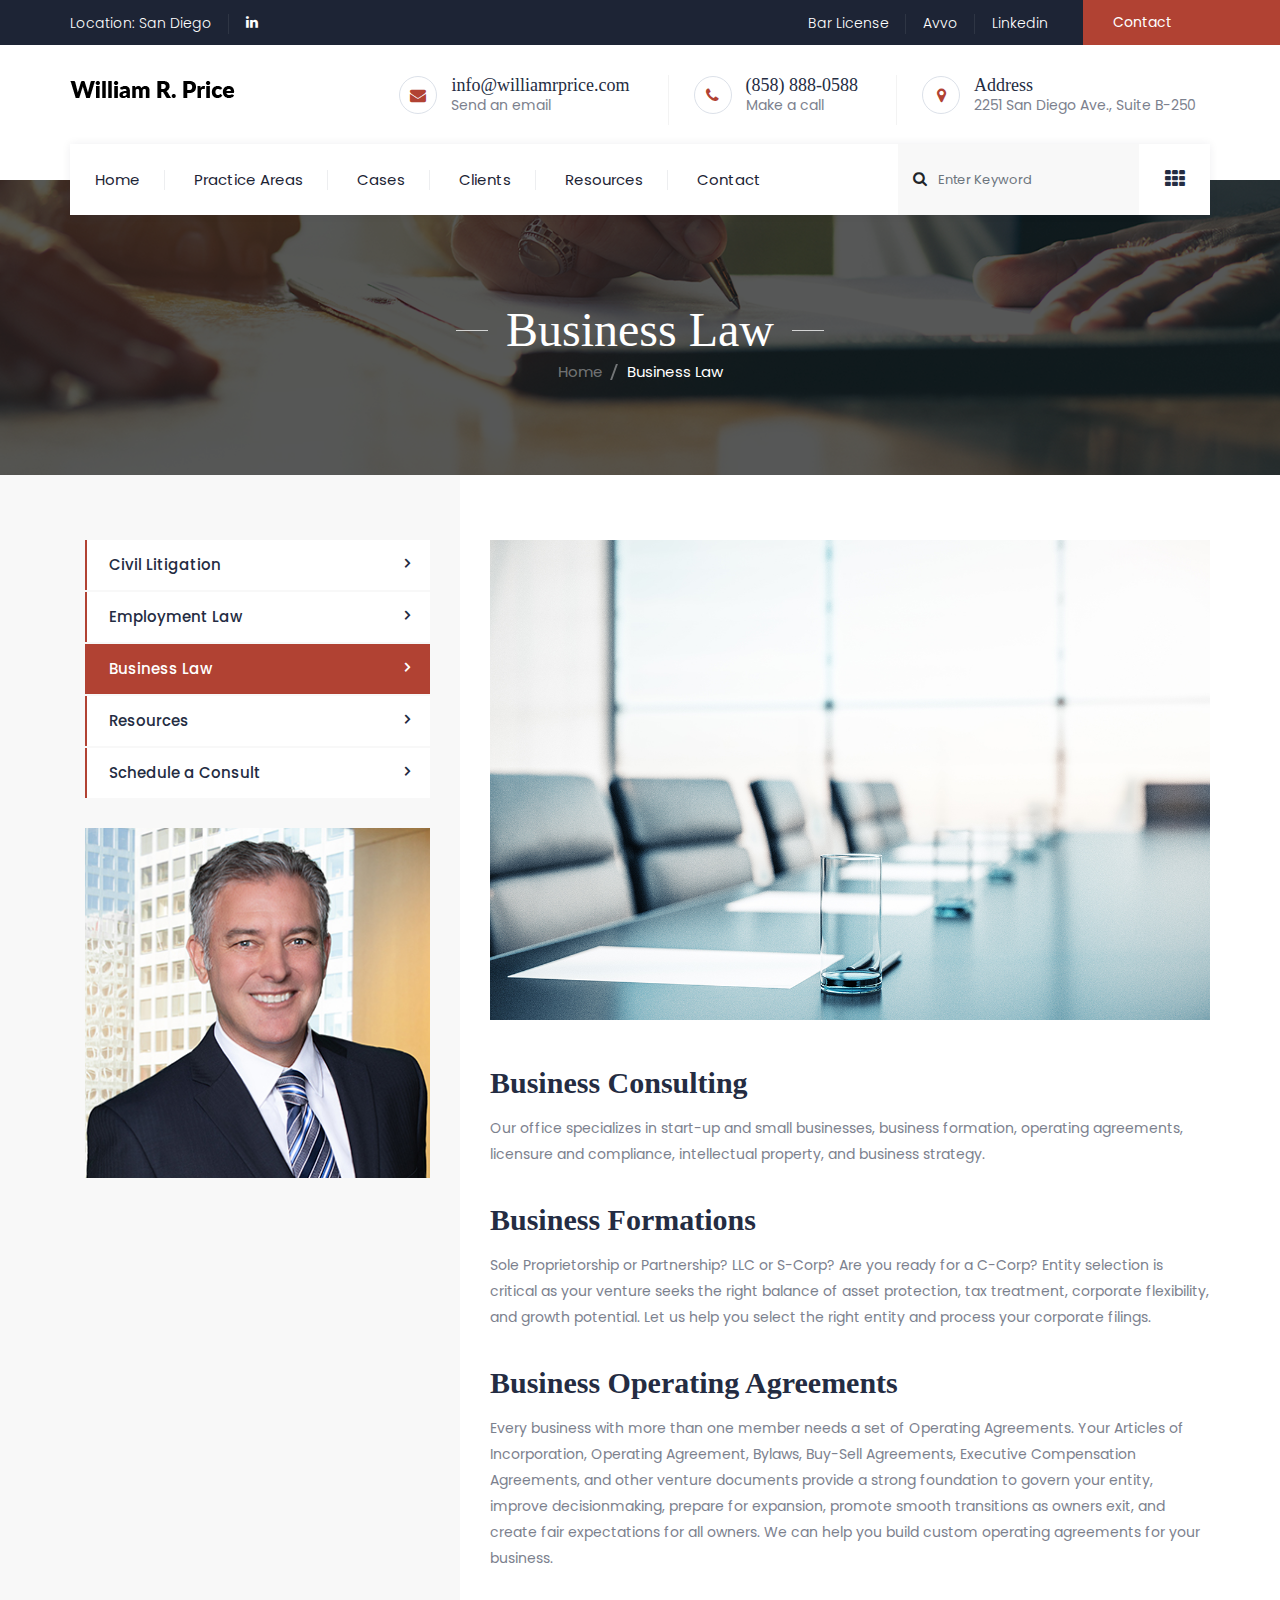
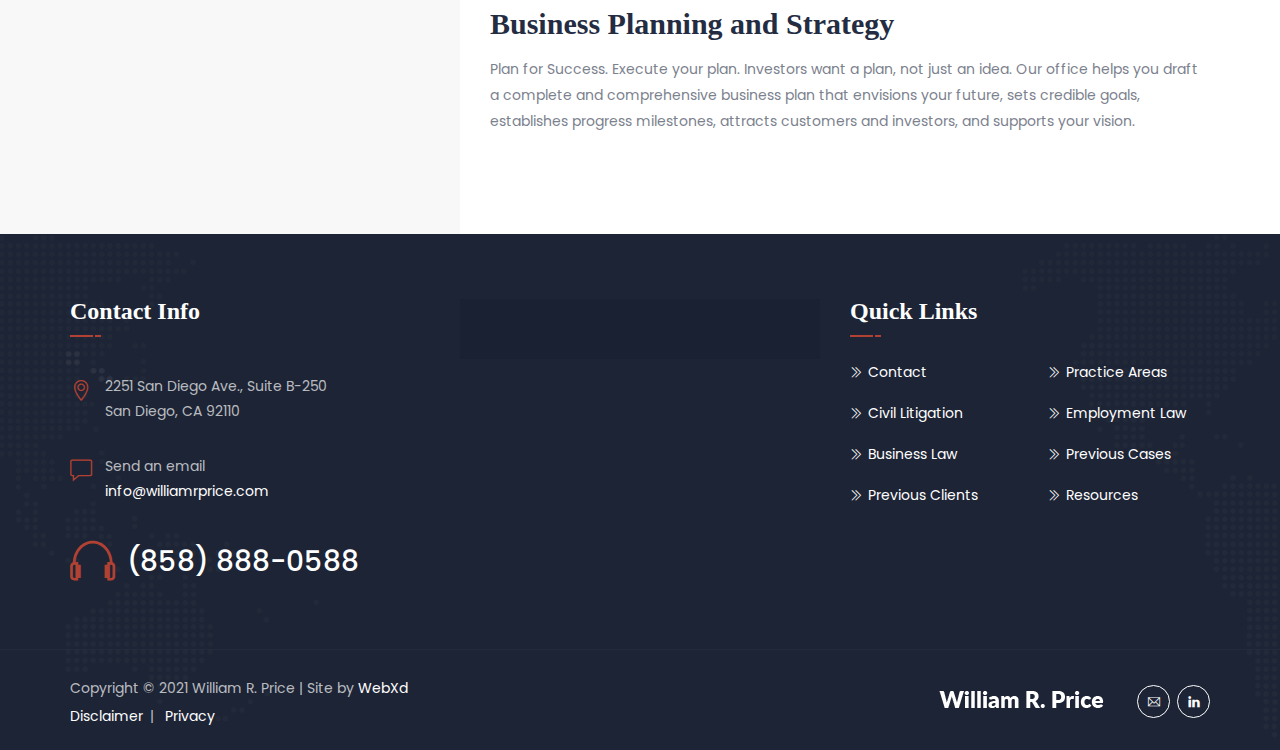
==== commit 8bacdaf8: "Add files via upload" ====
--- a/business_law.html
+++ b/business_law.html
@@ -150,7 +150,7 @@
                                                 </li>
                                                 <li class="menu-item"><a href="practice_areas.html">Practice Areas</a>
                                                     <ul class="submenu">
-                                                        <li><a href="litigation.html">Litigation</a></li>
+                                                        <li><a href="litigation.html">Civil Litigation</a></li>
                                                         <li><a href="employment_law.html">Employment Law</a></li>
                                                         <li class="menu-item active"><a href="business_law.html">Business Law</a></li>
                                                     </ul>
@@ -266,7 +266,7 @@
                         <div class="ttm-col-wrapper-bg-layer ttm-bg-layer"></div>
                         <aside class="widget widget-nav-menu">
                             <ul class="widget-menu">
-                                <li><a href="litigation.html">Litigation</a></li>
+                                <li><a href="litigation.html">Civil Litigation</a></li>
                                 <li><a href="employment_law.html">Employment Law</a></li>
                                 <li class="active"><a href="business_law.html">Business Law</a></li>
                                 <li><a href="resources.html">Resources</a></li>
@@ -289,22 +289,22 @@
                             <div class="ttm-service-description">
                                 <h3>Business Consulting</h3>
                                 <div class="mb-35">
-                                    <p>William Russell Price specializes in start-up and small businesses, business formation, operating agreements, licensure and compliance, intellectual property, and business strategy.</p>
+                                    <p>Our office specializes in start-up and small businesses, business formation, operating agreements, licensure and compliance, intellectual property, and business strategy.</p>
                                     
                                 </div>
                                 <h3>Business Formations</h3>
                                 <div class="mb-35">
-                                    <p>Sole Proprietorship or Partnership? LLC or S-Corp? Are you ready for a C-Corp? Entity selection is critical as your venture seeks the right balance of asset protection, tax treatment, corporate flexibility, and growth potential. Will helps you select the right entity and process your corporate filings.</p>
+                                    <p>Sole Proprietorship or Partnership? LLC or S-Corp? Are you ready for a C-Corp? Entity selection is critical as your venture seeks the right balance of asset protection, tax treatment, corporate flexibility, and growth potential. Let us help you select the right entity and process your corporate filings.</p>
                                     
                                 </div>
                                 <h3>Business Operating Agreements</h3>
                                 <div class="mb-35">
-                                    <p>Every business with more than one member needs a set of Operating Agreements. Your Articles of Incorporation, Operating Agreement, Bylaws, Buy-Sell Agreements, Executive Compensation Agreements, and other venture documents provide a strong foundation to govern your entity, improve decisionmaking, prepare for expansion, promote smooth transitions as owners exit, and create fair expectations for all owners. Will helps you build custom operating agreements for your business.</p>
+                                    <p>Every business with more than one member needs a set of Operating Agreements. Your Articles of Incorporation, Operating Agreement, Bylaws, Buy-Sell Agreements, Executive Compensation Agreements, and other venture documents provide a strong foundation to govern your entity, improve decisionmaking, prepare for expansion, promote smooth transitions as owners exit, and create fair expectations for all owners. We can help you build custom operating agreements for your business.</p>
                                     
                                 </div>
                                 <h3>Business Planning and Strategy</h3>
                                 <div class="mb-35">
-                                    <p>Plan for Success. Execute your plan. Investors want a plan, not just an idea. Will helps you draft a complete and comprehensive business plan that envisions your future, sets credible goals, establishes progress milestones, attracts customers and investors, and supports your vision.</p>
+                                    <p>Plan for Success. Execute your plan. Investors want a plan, not just an idea. Our office helps you draft a complete and comprehensive business plan that envisions your future, sets credible goals, establishes progress milestones, attracts customers and investors, and supports your vision.</p>
                                     
                                 </div>
                                 
@@ -348,7 +348,7 @@
                             <ul id="menu-footer-quick-links">
                                 <li><a href="contact.html">Contact</a></li>
                                 <li><a href="practice_areas.html">Practice Areas</a></li>
-                                <li><a href="litigation.html">Litigation</a></li>
+                                <li><a href="litigation.html">Civil Litigation</a></li>
                                 <li><a href="employment_law.html">Employment Law</a></li>
                                 <li><a href="business_law.html">Business Law</a></li>
                                 <li><a href="cases.html">Previous Cases</a></li>
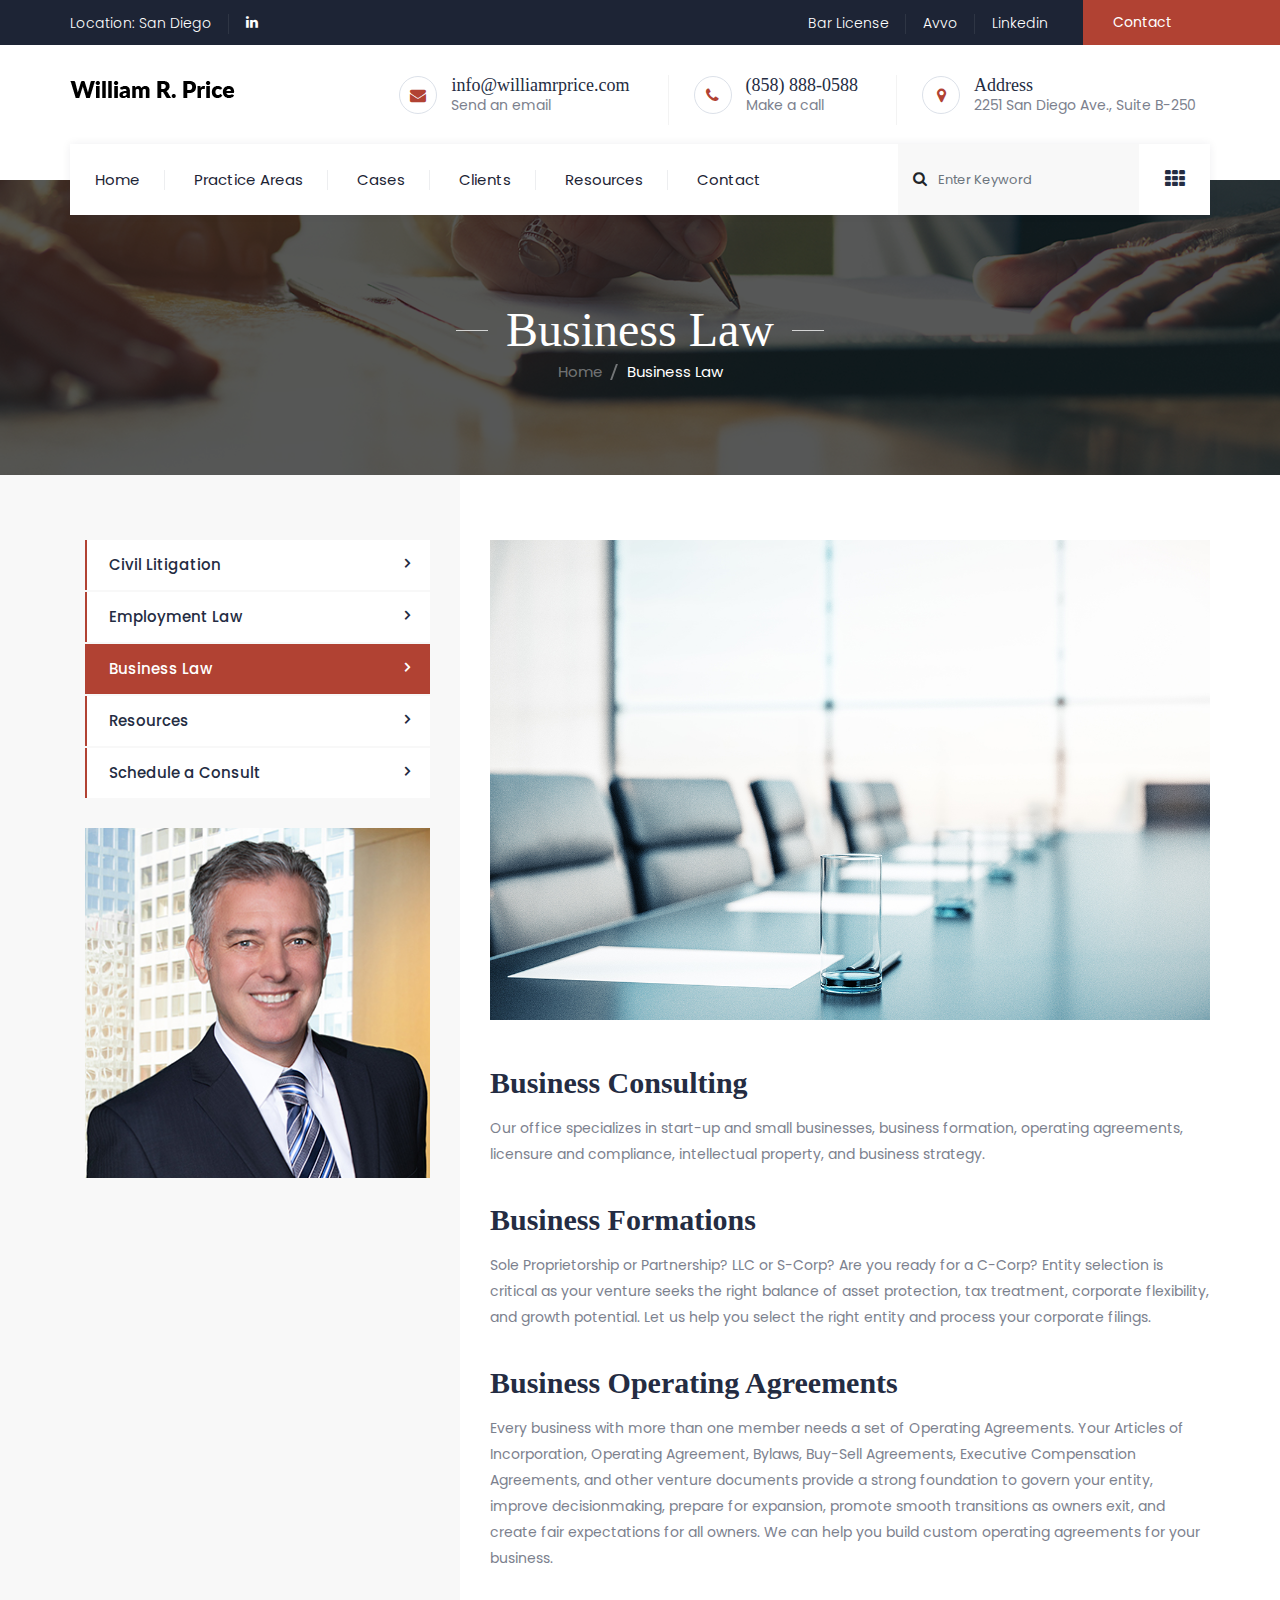
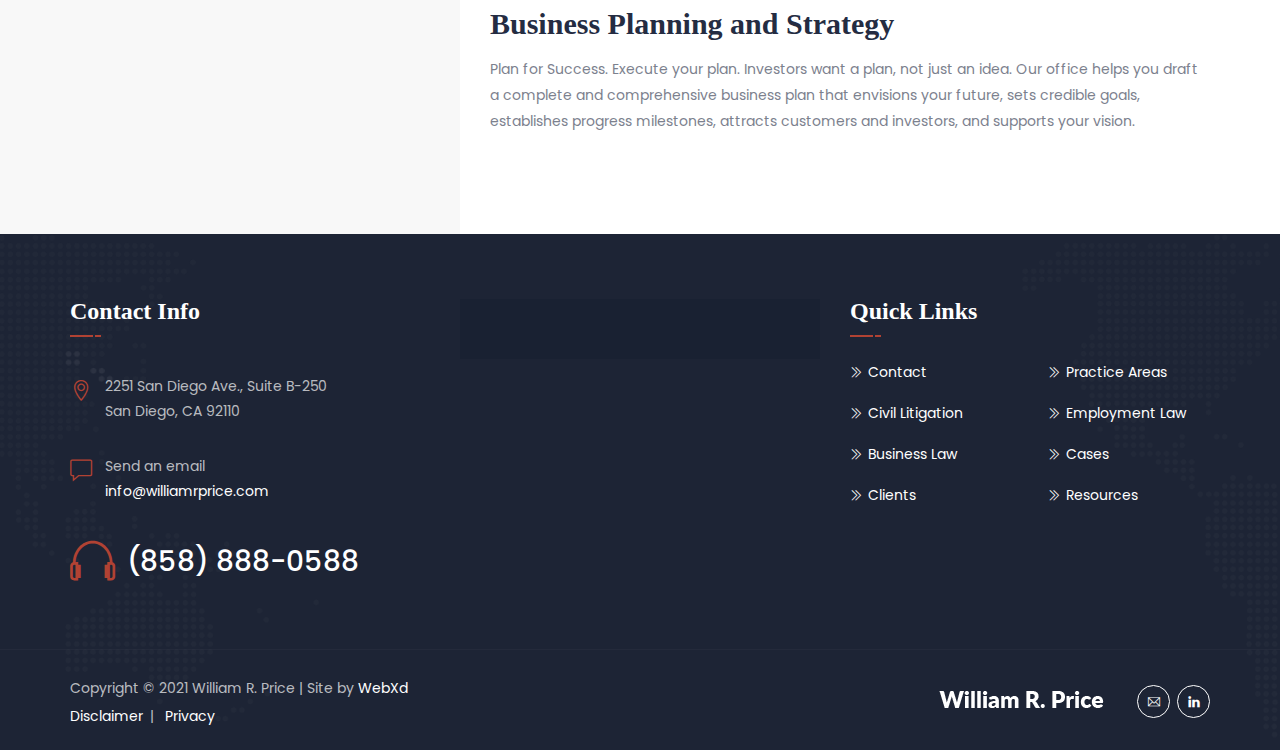
==== commit 1640ace4: "Add files via upload" ====
--- a/business_law.html
+++ b/business_law.html
@@ -351,8 +351,8 @@
                                 <li><a href="litigation.html">Civil Litigation</a></li>
                                 <li><a href="employment_law.html">Employment Law</a></li>
                                 <li><a href="business_law.html">Business Law</a></li>
-                                <li><a href="cases.html">Previous Cases</a></li>
-                                <li><a href="clients.html">Previous Clients</a></li>
+                                <li><a href="cases.html">Cases</a></li>
+                                <li><a href="clients.html">Clients</a></li>
                                 <li><a href="resources.html">Resources</a></li>
                             </ul>
                         </div>
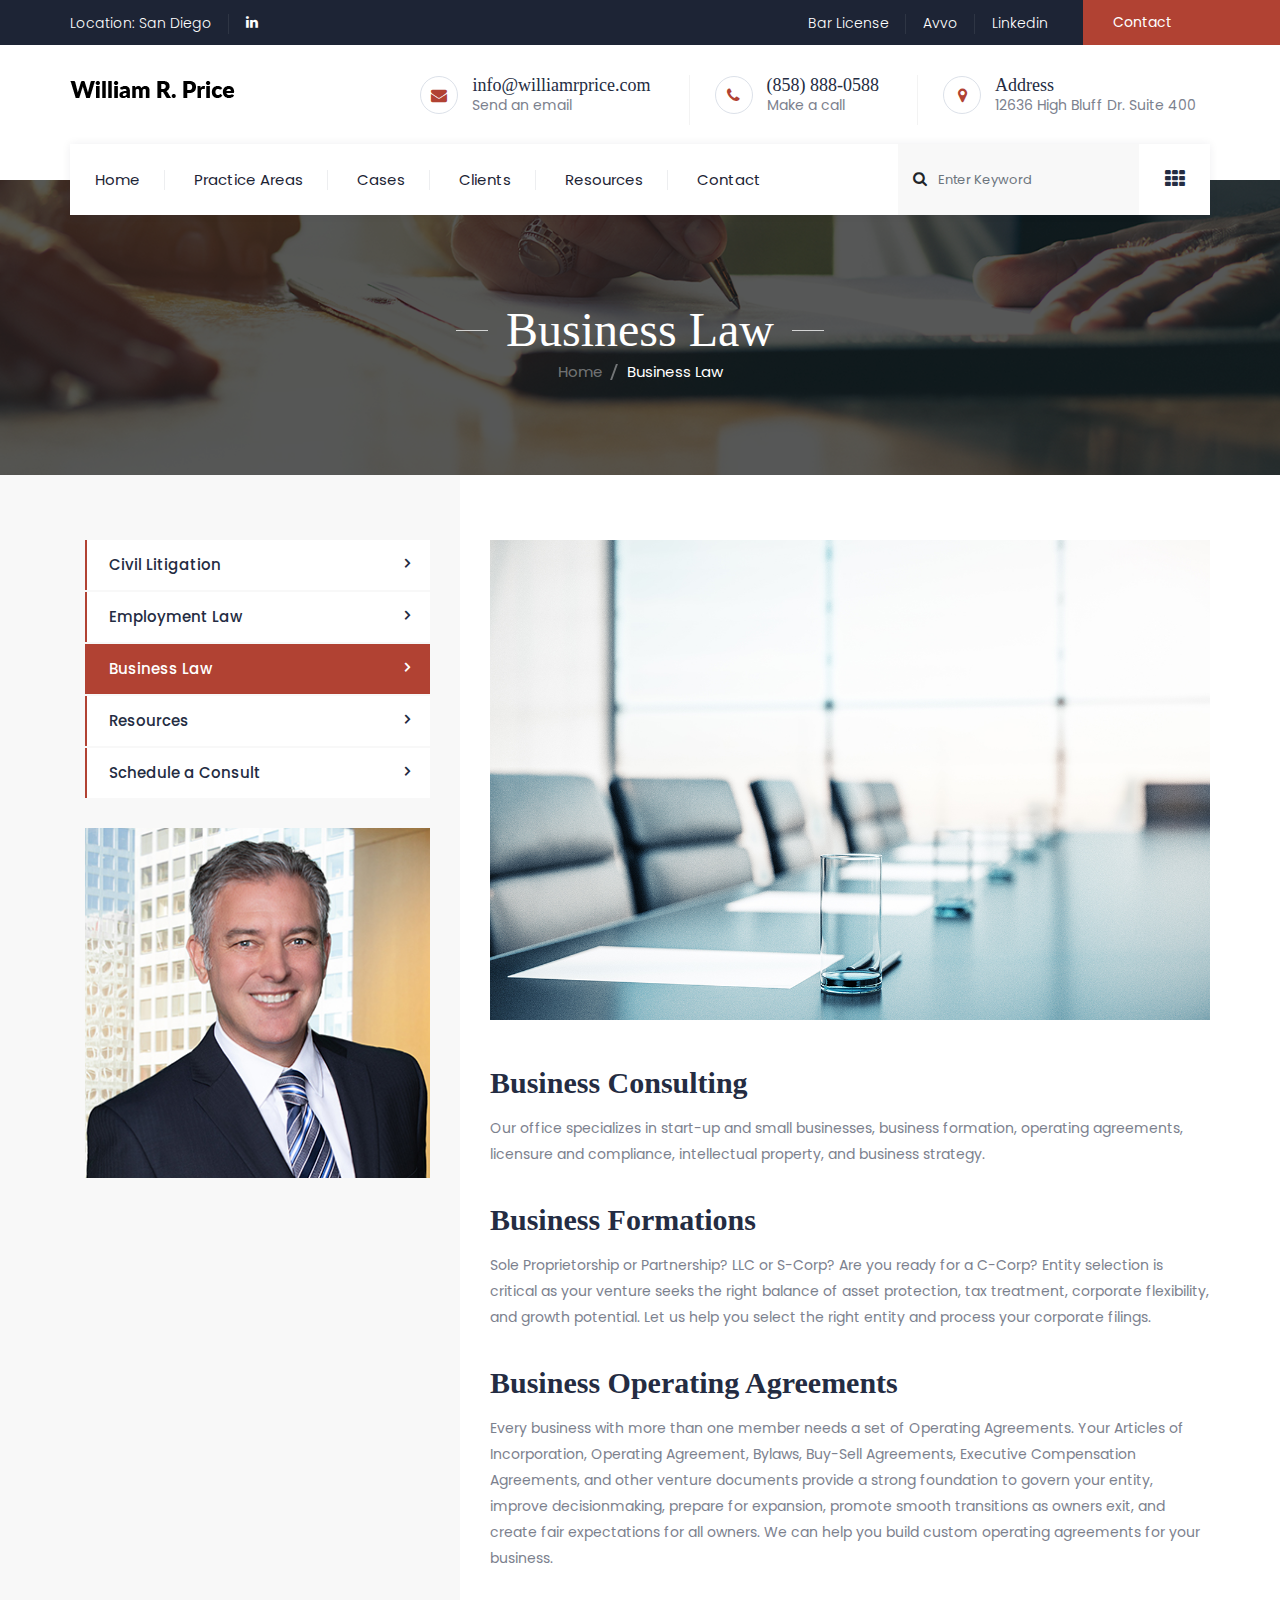
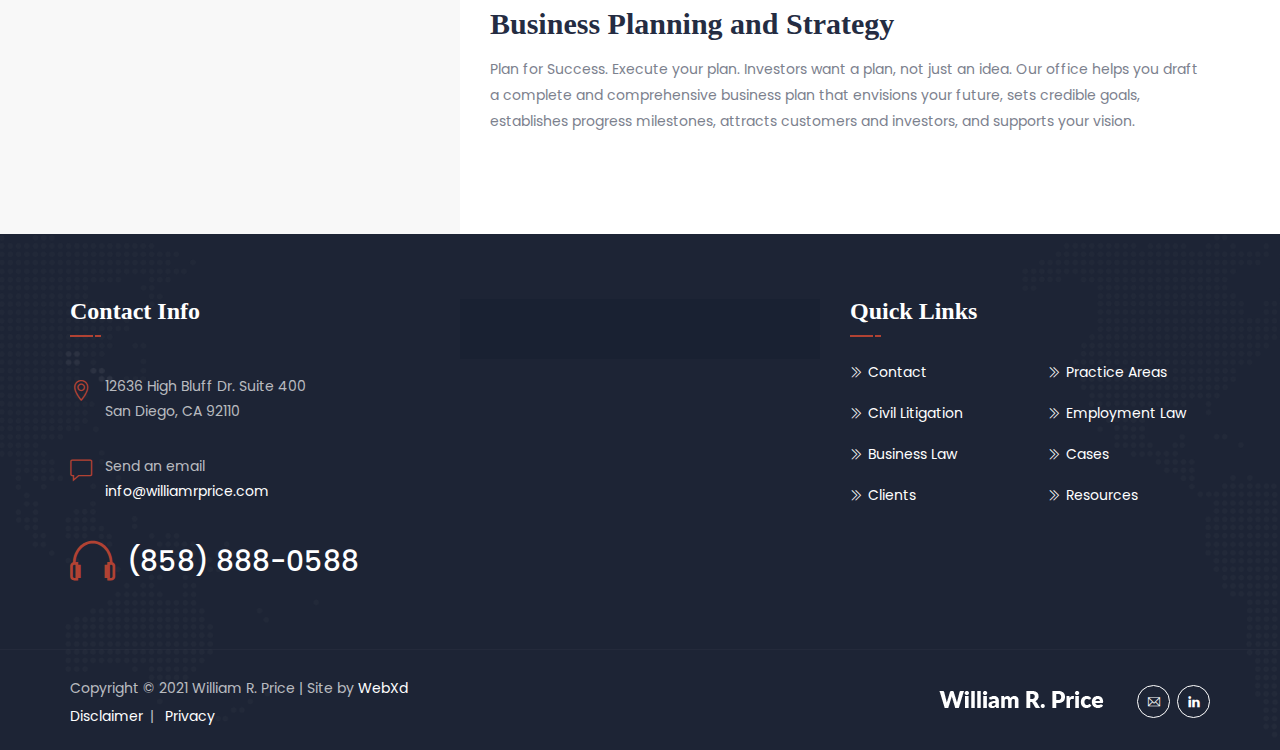
==== commit a23d0105: "Add files via upload" ====
--- a/business_law.html
+++ b/business_law.html
@@ -122,7 +122,7 @@
                                     <div class="widget_icon"><i class="fa fa-map-marker"></i></div>
                                     <div class="widget_content">
                                         <h5 class="widget_title">Address</h5>
-                                        <p class="widget_desc">2251 San Diego Ave., Suite B-250</p>
+                                        <p class="widget_desc">12636 High Bluff Dr. Suite 400</p>
                                     </div>
                                 </div><!-- widget-info end -->
                             </div><!-- ttm-widget-header end -->
@@ -195,7 +195,7 @@
                                                         <h4 class="title">Quick contact info</h4>
                                                         <ul class="ttm-list ttm-list-style-icon ttm-list-icon-color-skincolor">
                                                             <li><i class="fa fa-clock-o"></i><div class="ttm-list-li-content">Monday-Friday: 9:00 AM - 5:00 PM</div></li>
-                                                            <li><i class="fa fa-map-marker"></i><div class="ttm-list-li-content">2251 San Diego Ave., Suite B-250.<br>San Diego, CA 92110</div></li>
+                                                            <li><i class="fa fa-map-marker"></i><div class="ttm-list-li-content">12636 High Bluff Dr. Suite 400<br>San Diego, CA 92130</div></li>
                                                             <li><i class="fa fa-envelope-o"></i><div class="ttm-list-li-content"><a href="mailto:info@williamrprice.com">info@williamrprice.com</a></div></li>
                                                         </ul>
                                                         <div class="ttm-social-links-wrapper">
@@ -330,7 +330,7 @@
                         <div class="widget widget_contact clearfix">
                             <h3 class="widget-title">Contact Info</h3>
                             <ul class="widget_contact_wrapper">
-                                <li><i class="ttm-textcolor-skincolor ti ti-location-pin"></i>2251 San Diego Ave., Suite B-250<br>
+                                <li><i class="ttm-textcolor-skincolor ti ti-location-pin"></i>12636 High Bluff Dr. Suite 400<br>
                                     San Diego, CA 92110</li>
                                 <li><i class="ttm-textcolor-skincolor ti ti-comment"></i>Send an email<br><a href="mailto:info@williamrprice.com">info@williamrprice.com</a></li>
                                 <li><i class="ttm-textcolor-skincolor ti ti-headphone"></i><a href="tel:8588880588">(858) 888-0588</a></li>
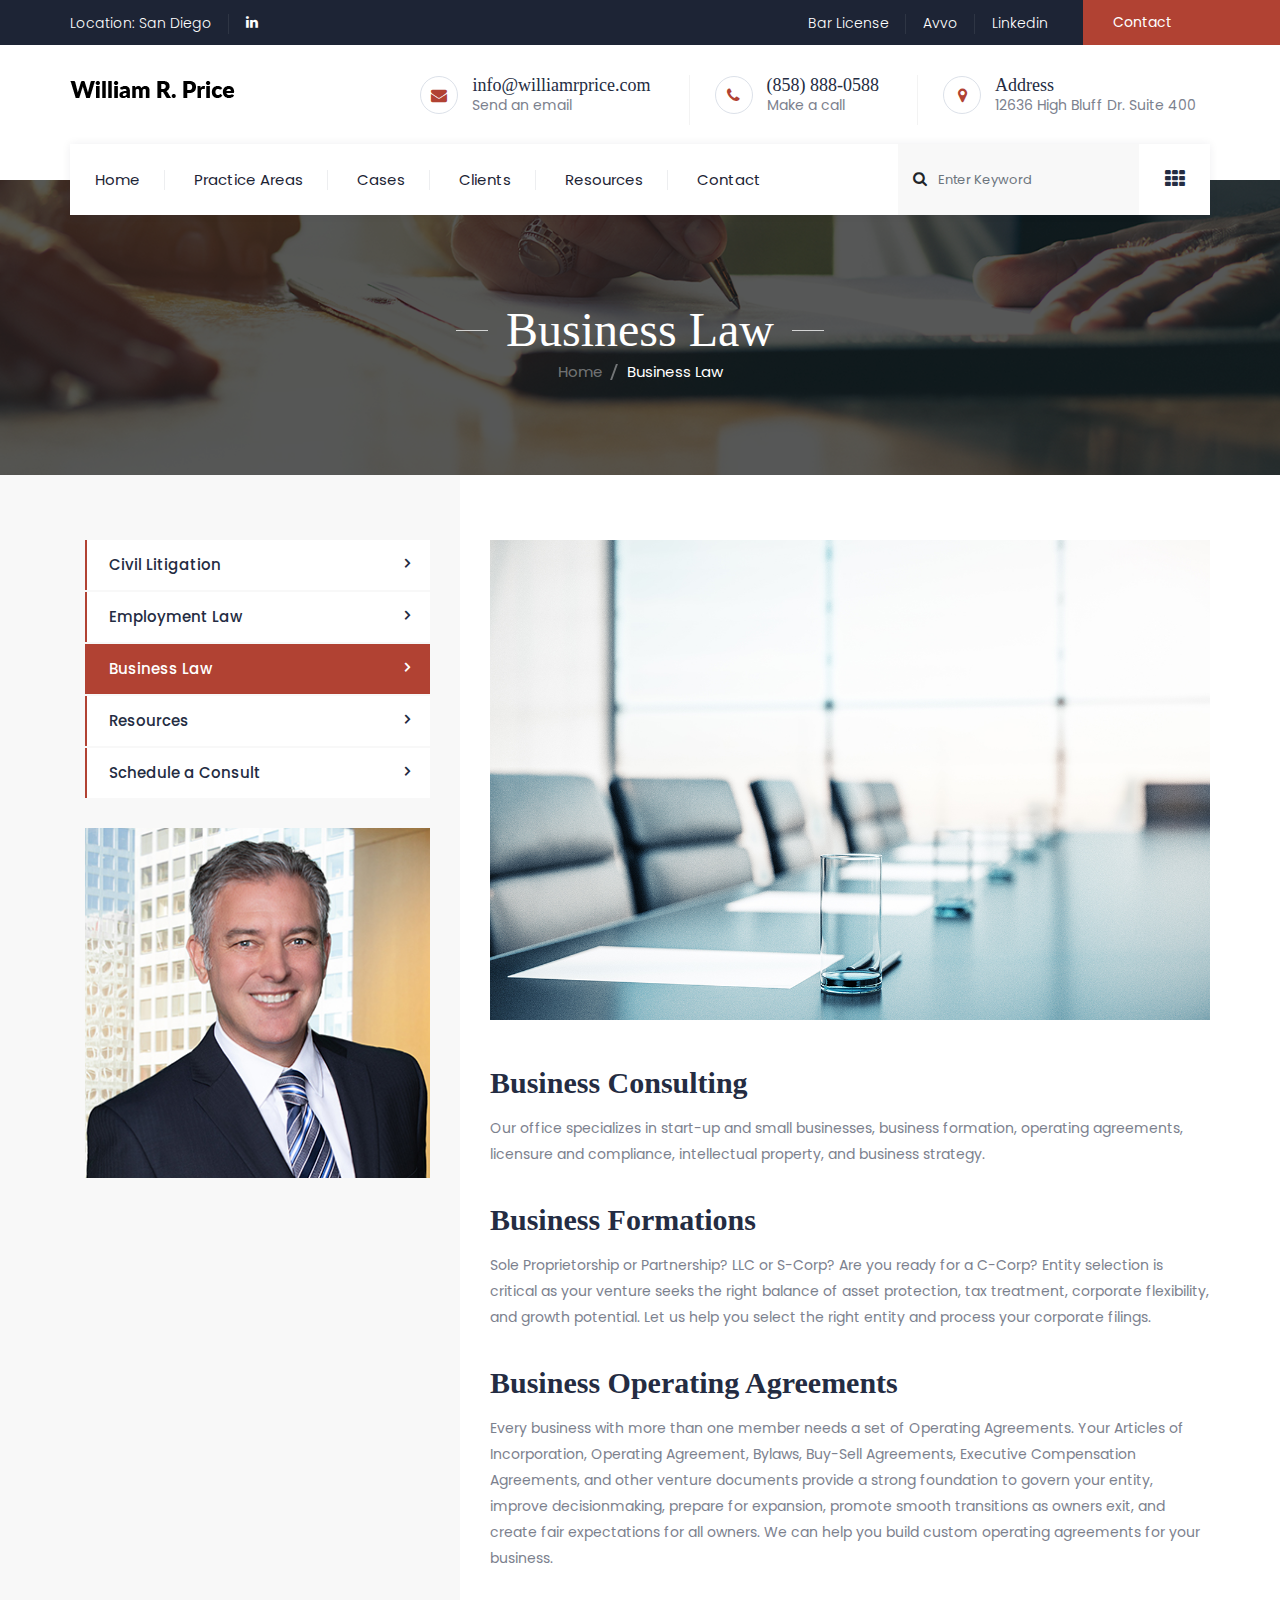
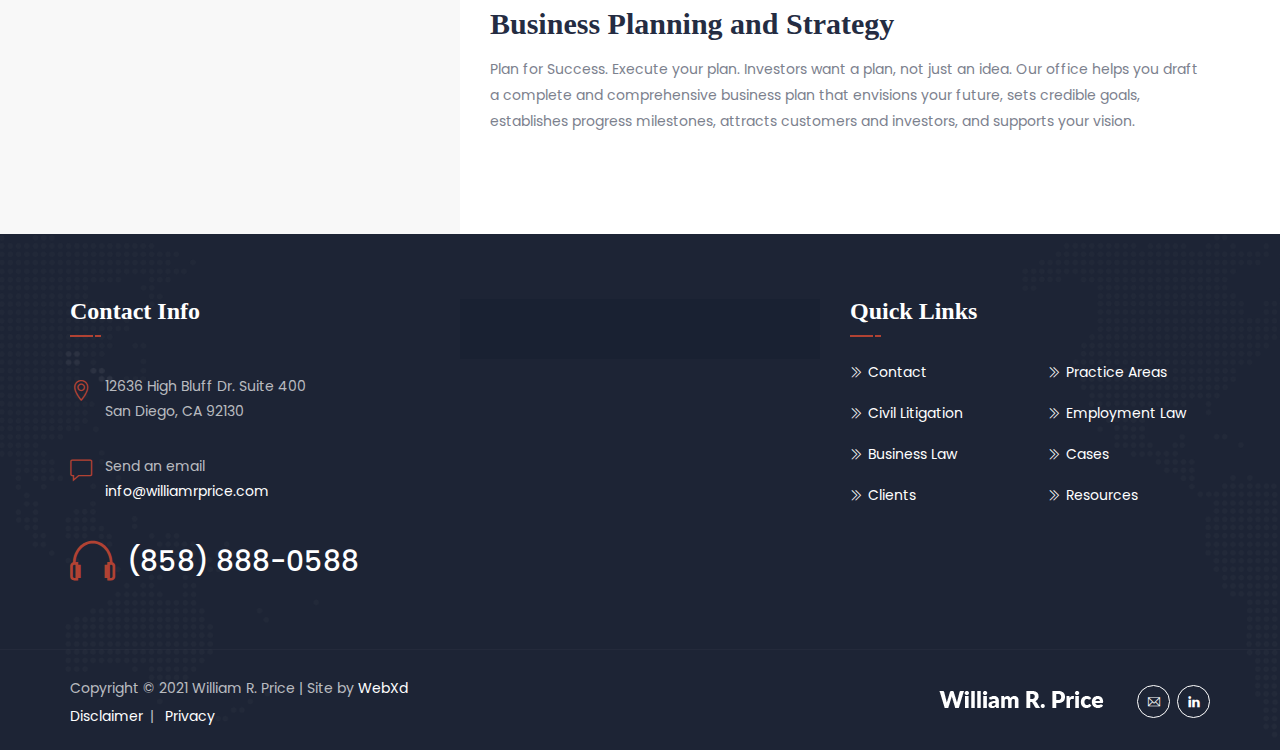
==== commit 706a198d: "Update business_law.html" ====
--- a/business_law.html
+++ b/business_law.html
@@ -331,7 +331,7 @@
                             <h3 class="widget-title">Contact Info</h3>
                             <ul class="widget_contact_wrapper">
                                 <li><i class="ttm-textcolor-skincolor ti ti-location-pin"></i>12636 High Bluff Dr. Suite 400<br>
-                                    San Diego, CA 92110</li>
+                                    San Diego, CA 92130</li>
                                 <li><i class="ttm-textcolor-skincolor ti ti-comment"></i>Send an email<br><a href="mailto:info@williamrprice.com">info@williamrprice.com</a></li>
                                 <li><i class="ttm-textcolor-skincolor ti ti-headphone"></i><a href="tel:8588880588">(858) 888-0588</a></li>
                             </ul>
@@ -417,4 +417,4 @@
     <!-- Javascript end-->
 
 </body>
-</html>+</html>
